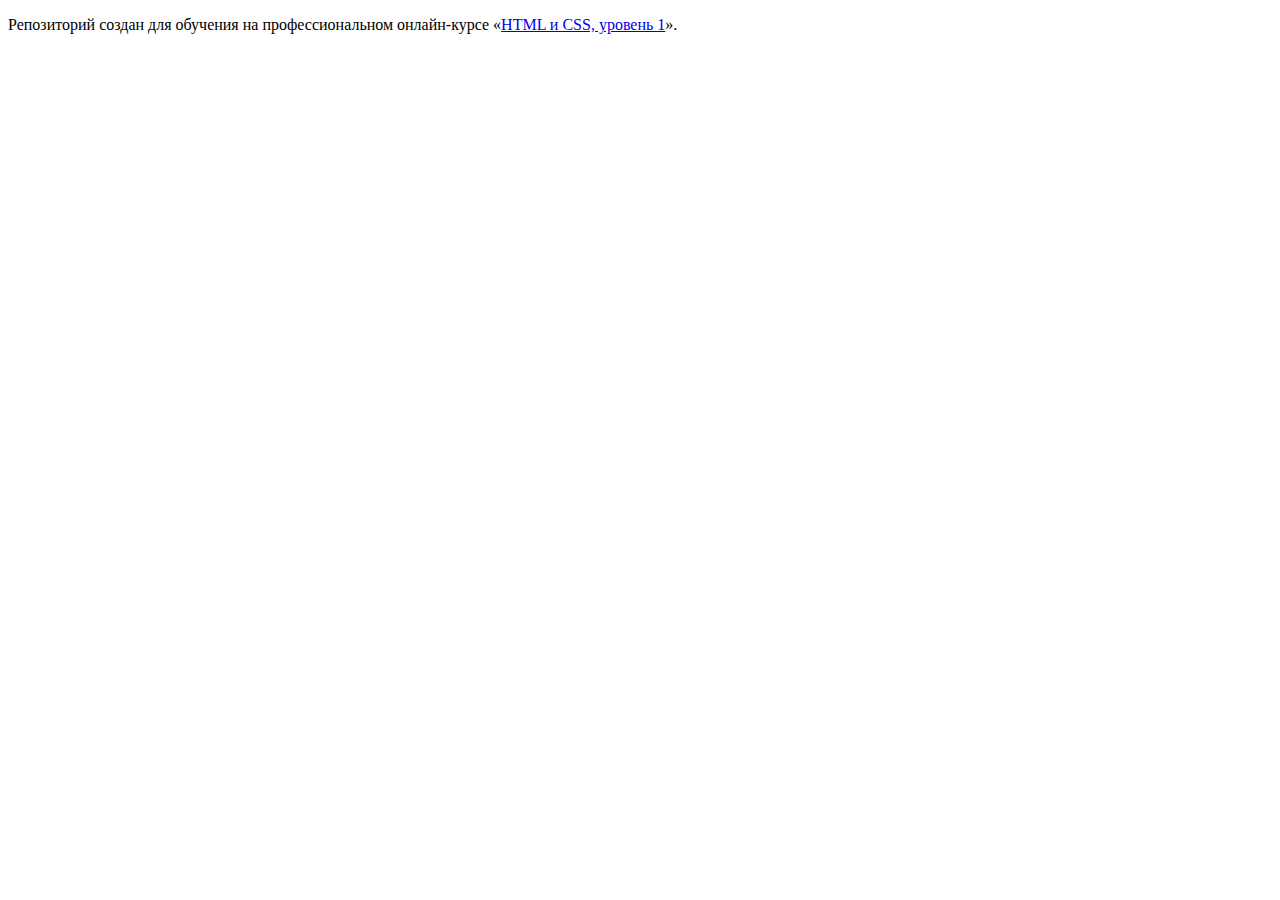
==== index.html @ 95c30376 ":hatching_chick:" ====
<!DOCTYPE html>
<html lang="ru">
  <head>
    <meta charset="utf-8">
    <title>HTML Academy: Девайс</title>
  </head>
  <body>

    <p>Репозиторий создан для обучения на профессиональном онлайн‑курсе «<a href="https://htmlacademy.ru/intensive/htmlcss">HTML и CSS, уровень 1</a>».</p>

  </body>
</html>
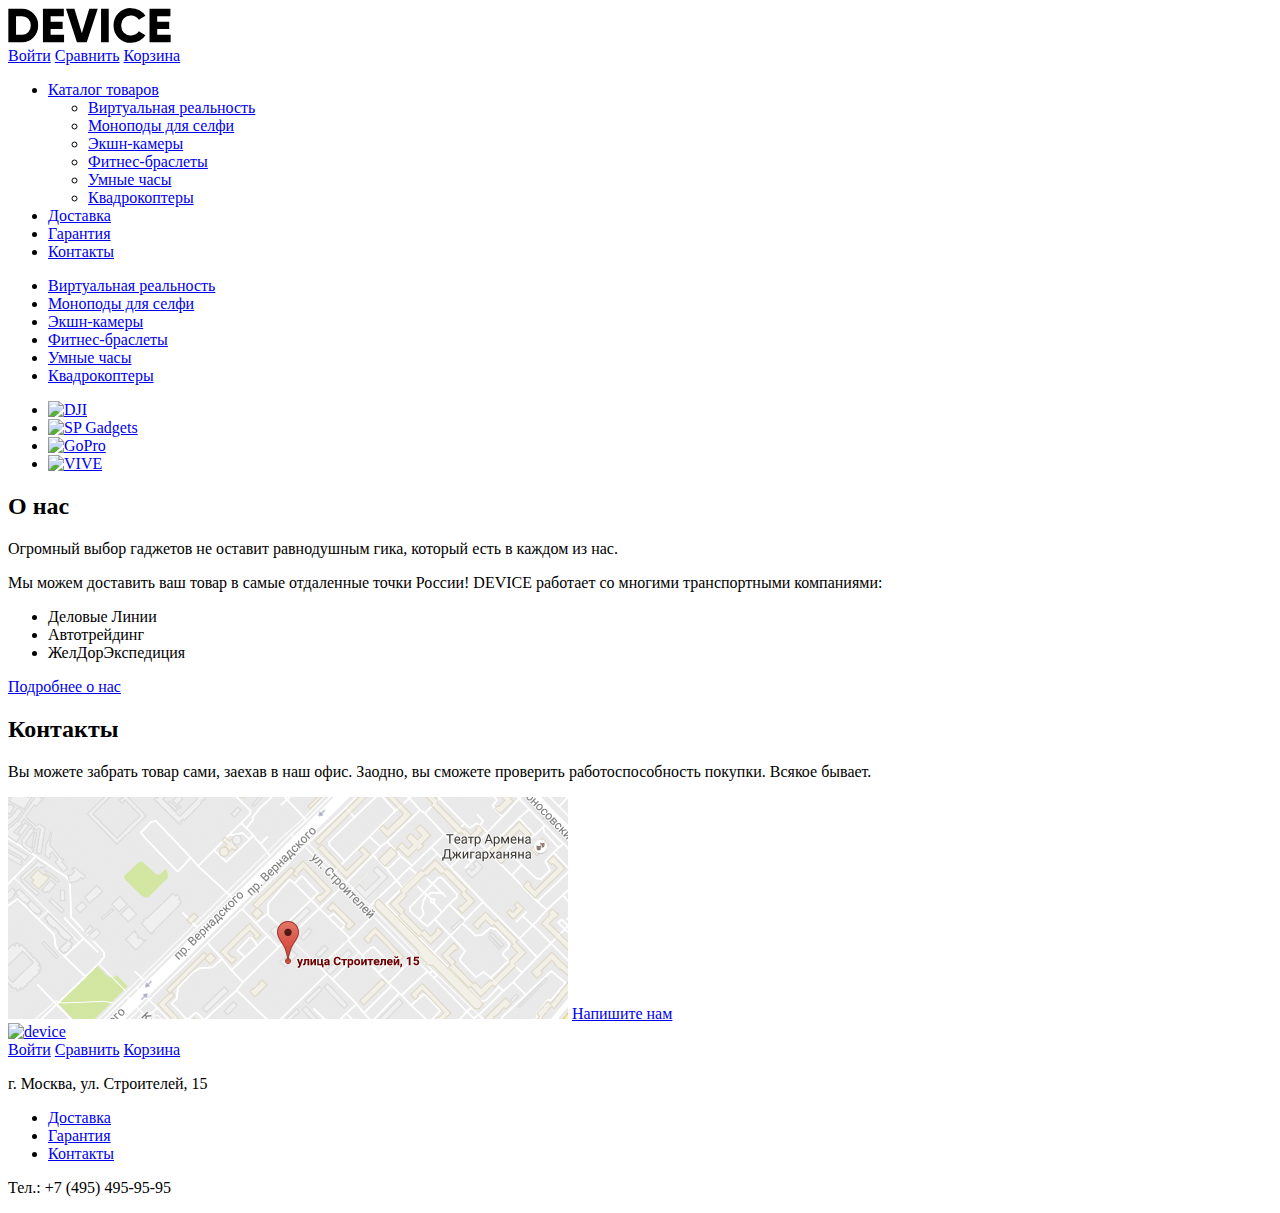
==== commit 5efa3bc0: "Подготавливаем графику" ====
--- a/index.html
+++ b/index.html
@@ -1,12 +1,159 @@
 <!DOCTYPE html>
 <html lang="ru">
-  <head>
+
+<head>
     <meta charset="utf-8">
     <title>HTML Academy: Девайс</title>
-  </head>
-  <body>
+</head>
 
-    <p>Репозиторий создан для обучения на профессиональном онлайн‑курсе «<a href="https://htmlacademy.ru/intensive/htmlcss">HTML и CSS, уровень 1</a>».</p>
+<body>
+    <header class="container main-header">
+        <a href="#" class="logo"><img src="img/logo-device.svg" alt="device" width="163px" height="35px"></a>
+        <div class="middle-head">
+            <!-- Здесь будет форма -->
+            <a href="#" class="login-link">Войти</a>
+            <a href="#" class="compare-link">Сравнить</a>
+            <a href="#" class="shopping-cart">Корзина</a>
+        </div>
+        <nav class="head-nav">
+            <ul>
+                <li class="head-nav-main">
+                    <a href="#" class="nav-open">Каталог товаров</a>
+                    <ul class="head-nav-list">
+                        <li class="head-nav-item">
+                            <a href="#">Виртуальная реальность</a>
+                            </li>
+                        <li class="head-nav-item">
+                            <a href="catalog.html">Моноподы для селфи</a>
+                        </li>
+                        <li class="head-nav-item">
+                            <a href="#">Экшн-камеры</a>
+                        </li>
+                    </ul>
+                    <ul class="head-nav-list">
+                        <li class="head-nav-item">
+                            <a href="#">Фитнес-браслеты</a>
+                        </li>
+                        <li class="head-nav-item">
+                            <a href="#">Умные часы</a>
+                        </li>
+                    </ul>
+                    <ul class="head-nav-list">
+                        <li class="head-nav-item">
+                            <a href="#">Квадрокоптеры</a>
+                        </li>
+                    </ul>
+                </li>
+                <li class="head-nav-main">
+                    <a href="#">Доставка</a>
+                </li>
+                <li class="head-nav-main">
+                    <a href="#">Гарантия</a>
+                </li>
+                <li class="head-nav-main head-nav-contacts">
+                    <a href="#">Контакты</a>
+                </li>
+            </ul>
+        </nav>
+    </header>
+    <main>
+        <div class="container">
+            <!-- Здесь будет слайдер -->
+            <ul class="categories-list">
+                <li class="categories-item">
+                    <a href="#">Виртуальная реальность</a>
+                </li>
+                <li class="categories-item">
+                    <a href="catalog.html">Моноподы для селфи</a>
+                </li>
+                <li class="categories-item">
+                    <a href="#">Экшн-камеры</a>
+                </li>
+                <li class="categories-item">
+                    <a href="#">Фитнес-браслеты</a>
+                </li>
+                <li class="categories-item">
+                    <a href="#">Умные часы</a>
+                </li>
+                <li class="categories-item">
+                    <a href="#">Квадрокоптеры</a>
+                </li>
+            </ul>
+        </div>
+        <!-- Здесь будет слайдер -->
+        <div class="container">
+            <section class="brands">
+                <ul>
+                    <li>
+                        <a href="#"><img src="#" alt="DJI"></a>
+                    </li>
+                    <li>
+                        <a href="#"><img src="#" alt="SP Gadgets"></a>
+                    </li>
+                    <li>
+                        <a href="#"><img src="#" alt="GoPro"></a>
+                    </li>
+                    <li>
+                        <a href="#"><img src="#" alt="VIVE"></a>
+                    </li>
+                </ul>
+            </section>
+            <div class="company-container">
+                <section class="description">
+                    <h2 class="company-head">О нас</h2>
+                    <p>Огромный выбор гаджетов не оставит равнодушным гика, который есть в каждом из нас.</p>
+                    <p>Мы можем доставить ваш товар в самые отдаленные точки России! DEVICE работает со многими транспортными компаниями:</p>
+                    <ul class="delivery">
+                        <li>Деловые Линии</li>
+                        <li>Автотрейдинг</li>
+                        <li>ЖелДорЭкспедиция</li>
+                    </ul>
+                    <a href="#" class="about-us">Подробнее о нас</a>
+                </section>
+                <section class="contacts">
+                    <h2 class="company-head">Контакты</h2>
+                    <p>Вы можете забрать товар сами, заехав в наш офис. Заодно, вы сможете проверить работоспособность покупки. Всякое бывает.</p>
+                    <a href="#" class="map"><img src="img/map.png" alt="Расположение офиса на карте" width="560px" height="222px"></a>
+                    <a href="#" class="write-us">Напишите нам</a>
+                </section>
+            </div>
+        </div>
+    </main>
+    <footer class="container">
+        <div class="footer-up">
+            <a href="#" class="footer-logo"><img src="#" alt="device"></a>
+            <div class="footer-acc">
+                <a href="#" class="footer-login-link">Войти</a>
+                <a href="#" class="footer-compare-link">Сравнить</a>
+                <a href="#" class="footer-shopping-cart">Корзина</a>
+            </div>
+        </div>
+        <div class="footer-middle">
+            <p class="footer-address">г. Москва, ул. Строителей, 15</p>
+            <nav class="footer-nav">
+                <ul>
+                    <li>
+                        <a href="#">Доставка</a>
+                    </li>
+                    <li>
+                        <a href="#">Гарантия</a>
+                    </li>
+                    <li>
+                        <a href="#">Контакты</a>
+                    </li>
+                </ul>
+            </nav>
+            <p class="footer-phone">Тел.: +7 (495) 495-95-95</p>
+        </div>
+        <div class="footer-down">
+            <section class="footer-social">
+                <a href="#" class="social social-fb"></a>
+                <a href="#" class="social social-inst"></a>
+                <a href="#" class="social social-twit"></a>
+            </section>
+            <a href="https://htmlacademy.ru/intensive/htmlcss" class="creator"></a>
+        </div>
+    </footer>
+</body>
 
-  </body>
 </html>
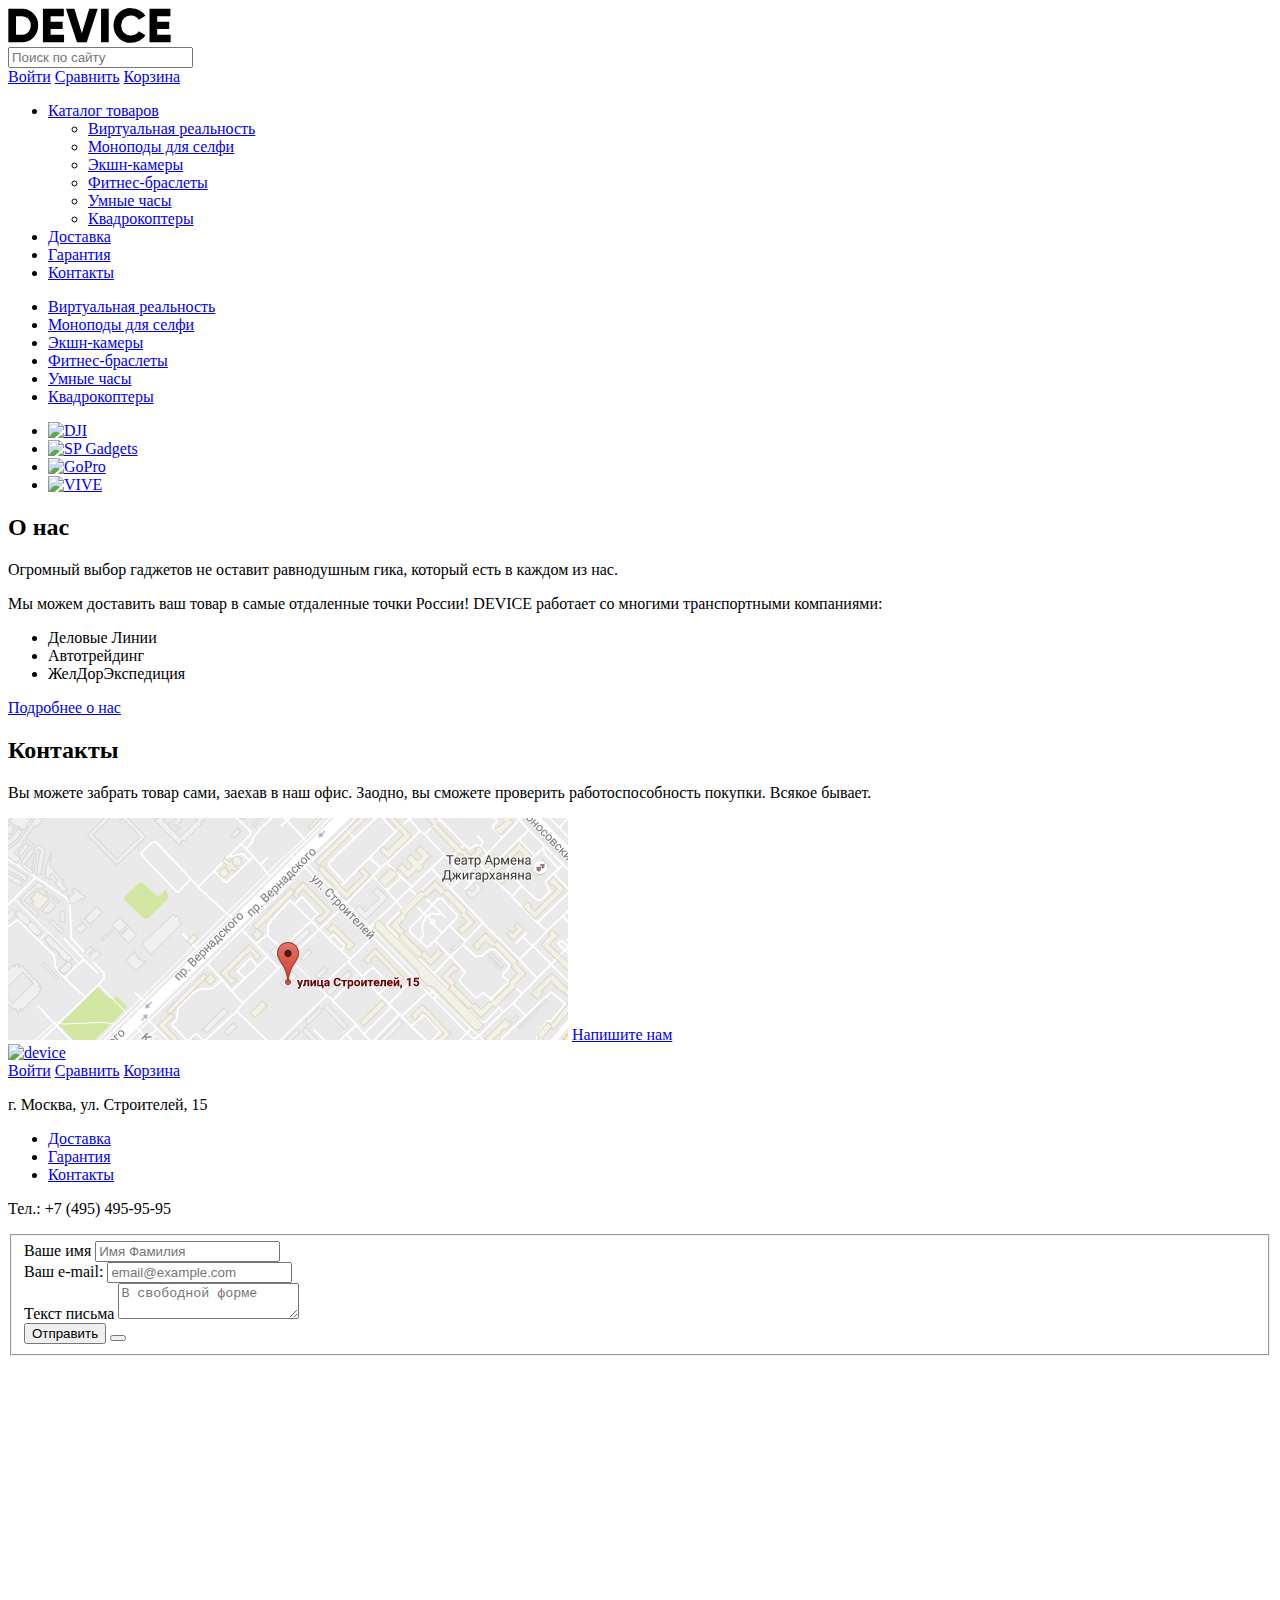
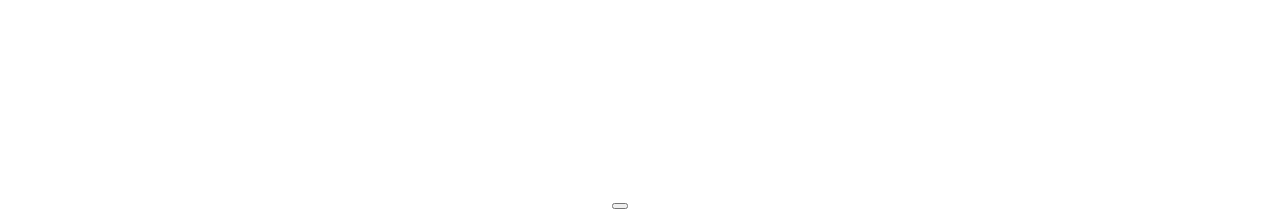
==== commit 586239de: "Доступность и формы" ====
--- a/index.html
+++ b/index.html
@@ -10,7 +10,10 @@
     <header class="container main-header">
         <a href="#" class="logo"><img src="img/logo-device.svg" alt="device" width="163px" height="35px"></a>
         <div class="middle-head">
-            <!-- Здесь будет форма -->
+            <form class="search" method="get" action="#">
+                <label class="search-icon" for="search-input"></label>
+                <input id="search-input" type="search" placeholder="Поиск по сайту">
+            </form>
             <a href="#" class="login-link">Войти</a>
             <a href="#" class="compare-link">Сравнить</a>
             <a href="#" class="shopping-cart">Корзина</a>
@@ -147,13 +150,37 @@
         </div>
         <div class="footer-down">
             <section class="footer-social">
-                <a href="#" class="social social-fb"></a>
-                <a href="#" class="social social-inst"></a>
-                <a href="#" class="social social-twit"></a>
+                <a href="#" class="social social-fb" aria-label="Фейсбук"></a>
+                <a href="#" class="social social-inst" aria-label="Инстаграм"></a>
+                <a href="#" class="social social-twit" aria-label="Твиттер"></a>
             </section>
             <a href="https://htmlacademy.ru/intensive/htmlcss" class="creator"></a>
         </div>
     </footer>
+    <div class="visually-hidden">
+        <form methot="post" action="#">
+            <fieldset class="write-us-popap">
+                <div>
+                    <label for="field-name">Ваше имя</label>
+                    <input id="field-name" type="text" name="login" placeholder="Имя Фамилия">
+                </div>
+                <div>
+                    <label for="field-email">Ваш e-mail:</label>
+                    <input id="field-email" type="email" name="email" placeholder="email@example.com">
+                </div>
+                <div>
+                    <label for="field-text">Текст письма</label>
+                    <textarea id="field-text" name="letter" placeholder="В свободной форме"></textarea>
+                </div>
+                <button type="submit" class="send-letter">Отправить</button>
+                <button type="button" class="close-icon" aria-label="Закрыть обратную связь"></button>
+            </fieldset>
+        </form>
+    </div>
+    <div class="full-map visually-hidden">
+        <iframe src="https://www.google.com/maps/embed?pb=!1m18!1m12!1m3!1d2249.1123749473663!2d37.52742931604449!3d55.68703400452982!2m3!1f0!2f0!3f0!3m2!1i1024!2i768!4f13.1!3m3!1m2!1s0x46b54cf65f5c8955%3A0x694710ccd55501e!2z0YPQuy4g0KHRgtGA0L7QuNGC0LXQu9C10LksIDE1LCDQnNC-0YHQutCy0LAsIDExOTMxMQ!5e0!3m2!1sru!2sru!4v1559490310730!5m2!1sru!2sru" width="600" height="450" frameborder="0" style="border:0" allowfullscreen></iframe>
+        <button type="button" class="close-icon" aria-label="Закрыть карту"></button>
+    </div>
 </body>
 
 </html>
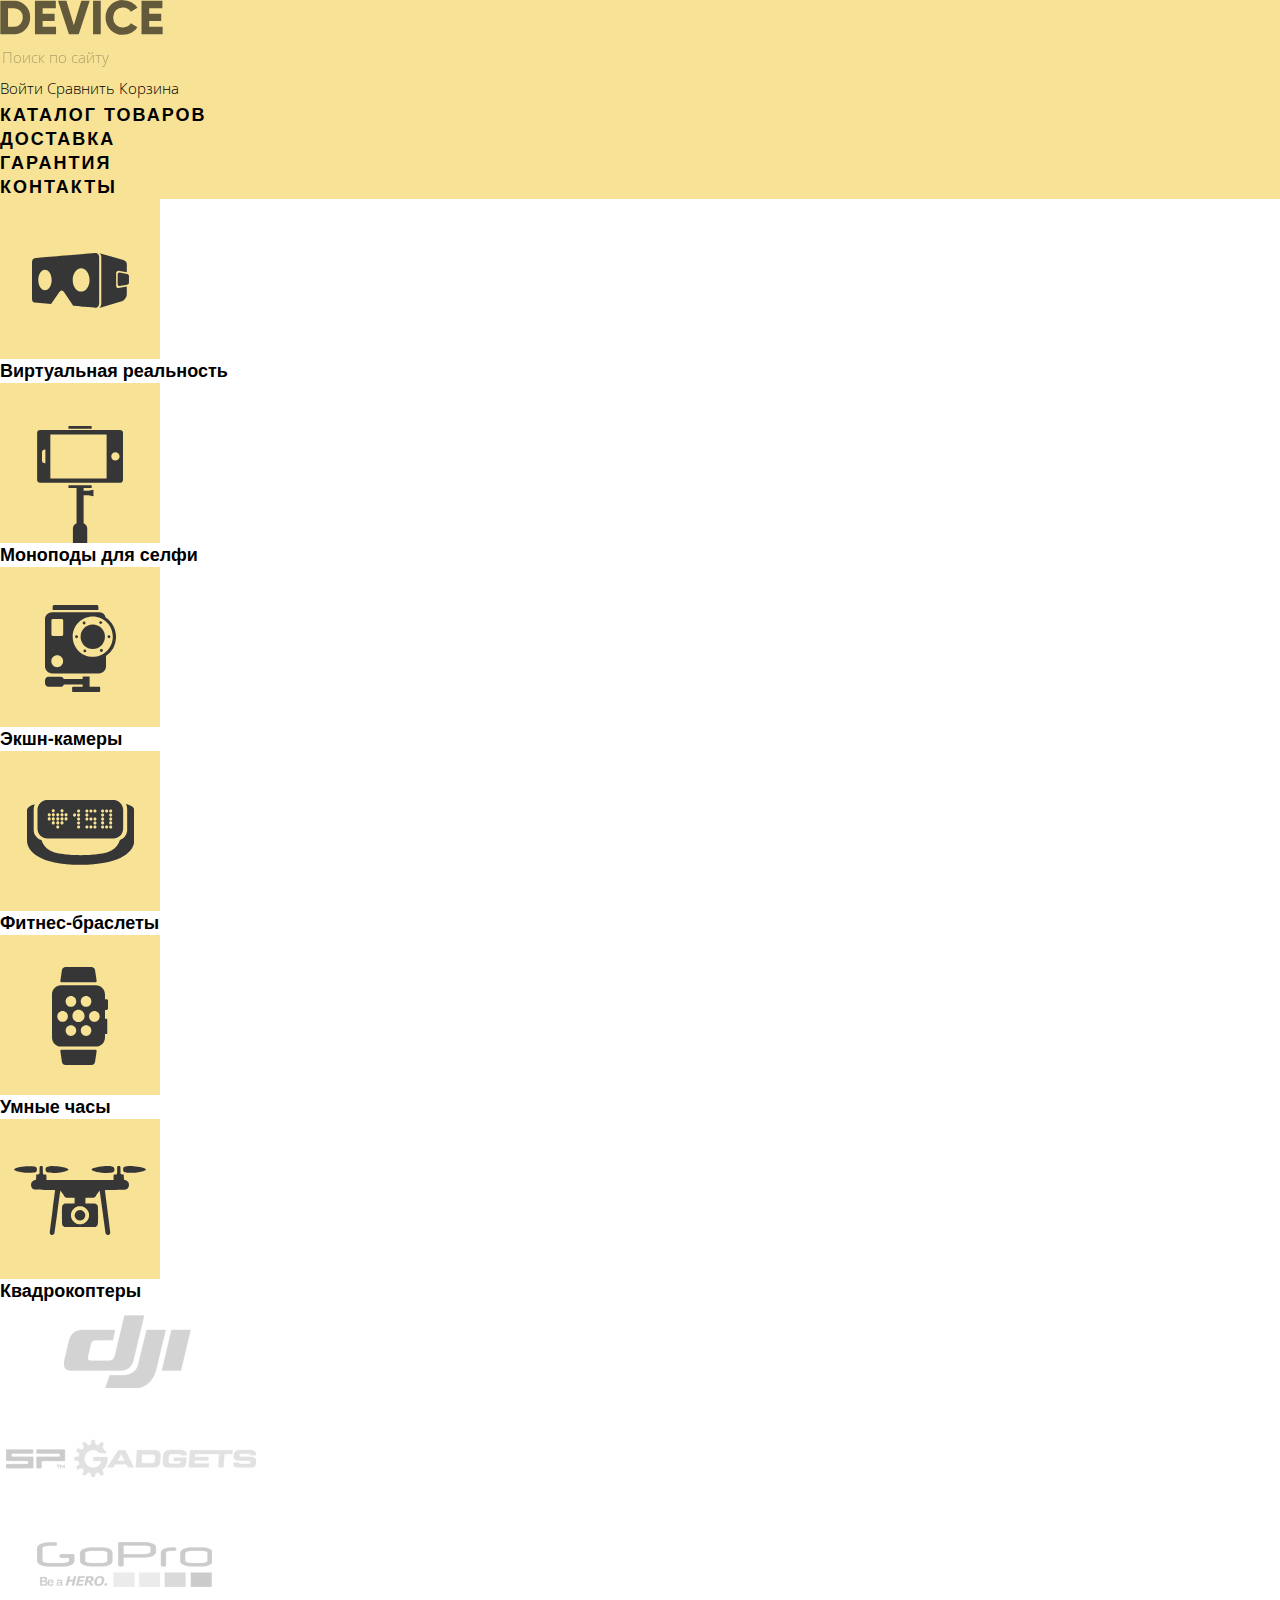
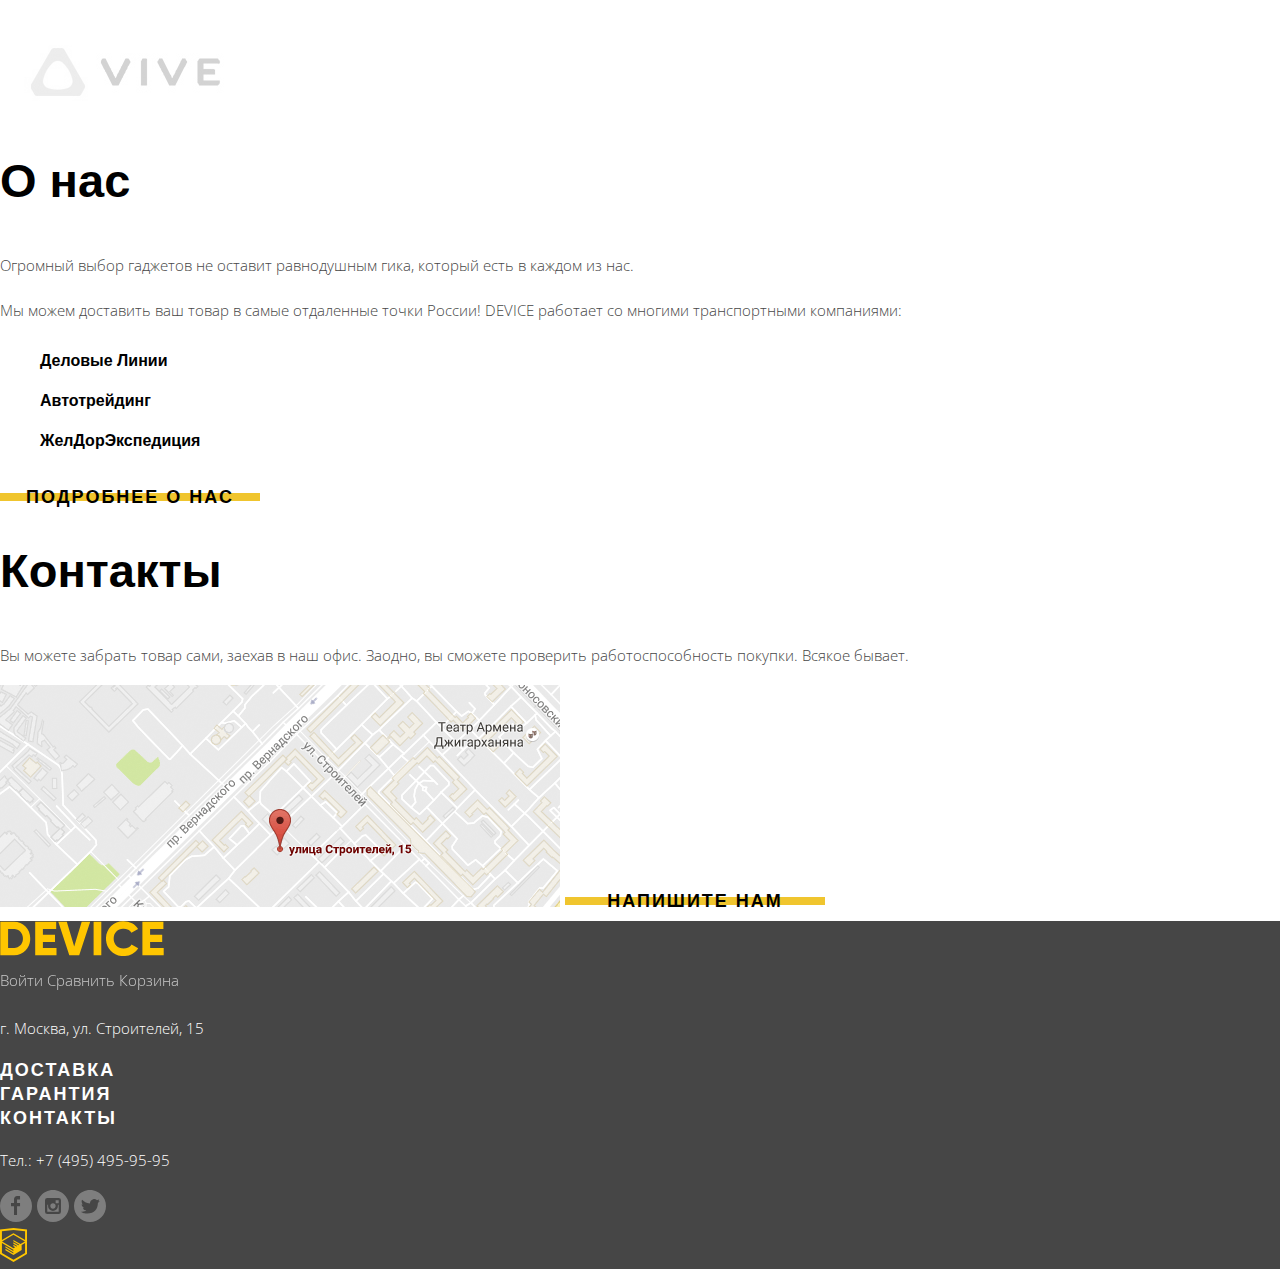
==== commit 55e770a6: "Базовая стилизация" ====
--- a/index.html
+++ b/index.html
@@ -4,24 +4,30 @@
 <head>
     <meta charset="utf-8">
     <title>HTML Academy: Девайс</title>
+    <link rel="preload" href="fonts/Gilroy-ExtraBold.woff" as="font">
+    <link rel="preload" href="fonts/Gilroy-Light.woff" as="font">
+    <link href="https://fonts.googleapis.com/css?family=Open+Sans:300,400&display=swap&subset=cyrillic" rel="stylesheet">
+    <link rel="stylesheet" href="css/normalize.css">
+    <link rel="stylesheet" href="css/style.css">
 </head>
 
 <body>
     <header class="container main-header">
-        <a href="#" class="logo"><img src="img/logo-device.svg" alt="device" width="163px" height="35px"></a>
+        <a class="logo"><img src="img/logo-device.svg" alt="device" width="163" height="35"></a>
         <div class="middle-head">
             <form class="search" method="get" action="#">
                 <label class="search-icon" for="search-input"></label>
-                <input id="search-input" type="search" placeholder="Поиск по сайту">
+                <input class="search-input" id="search-input" type="search" value="Поиск по сайту">
+                <button class="search-find" type="submit">Найти</button>
             </form>
-            <a href="#" class="login-link">Войти</a>
-            <a href="#" class="compare-link">Сравнить</a>
-            <a href="#" class="shopping-cart">Корзина</a>
+            <a href="#" class="user-link login-link">Войти</a>
+            <a href="#" class="user-link compare-link">Сравнить</a>
+            <a href="#" class="user-link shopping-cart">Корзина</a>
         </div>
         <nav class="head-nav">
-            <ul>
-                <li class="head-nav-main">
-                    <a href="#" class="nav-open">Каталог товаров</a>
+            <ul class="nav-list">
+                <li>
+                    <a href="#" class="nav-open head-nav-main">Каталог товаров</a>
                     <ul class="head-nav-list">
                         <li class="head-nav-item">
                             <a href="#">Виртуальная реальность</a>
@@ -64,40 +70,76 @@
             <!-- Здесь будет слайдер -->
             <ul class="categories-list">
                 <li class="categories-item">
-                    <a href="#">Виртуальная реальность</a>
-                </li>
-                <li class="categories-item">
-                    <a href="catalog.html">Моноподы для селфи</a>
-                </li>
-                <li class="categories-item">
-                    <a href="#">Экшн-камеры</a>
-                </li>
-                <li class="categories-item">
-                    <a href="#">Фитнес-браслеты</a>
-                </li>
-                <li class="categories-item">
-                    <a href="#">Умные часы</a>
-                </li>
-                <li class="categories-item">
-                    <a href="#">Квадрокоптеры</a>
+                    <a href="#" class="categories-link">
+                        <div class="categories-img">
+                            <img src="img/popular-1.svg" alt="Очки виртуальной реальности" width="97"
+                            height="55">
+                        </div>
+                        Виртуальная реальность
+                    </a>
+                </li>
+                <li class="categories-item">
+                    <a href="catalog.html">
+                        <div class="categories-img categories-selfie">
+                            <img src="img/popular-2.svg" alt="Монопод для селфи" width="86"
+                            height="117">
+                        </div>
+                        Моноподы для селфи
+                    </a>
+                </li>
+                <li class="categories-item">
+                    <a href="#">
+                        <div class="categories-img">
+                            <img src="img/popular-3.svg" alt="Экшн-камера" width="71"
+                            height="87">
+                        </div>
+                        Экшн-камеры
+                    </a>
+                </li>
+                <li class="categories-item">
+                    <a href="#">
+                        <div class="categories-img">
+                            <img src="img/popular-4.svg" alt="Фитнес-браслет" width="107"
+                            height="65">
+                        </div>
+                        Фитнес-браслеты
+                    </a>
+                </li>
+                <li class="categories-item">
+                    <a href="#">
+                        <div class="categories-img">
+                            <img src="img/popular-5.svg" alt="Умные часы" width="56"
+                            height="98">
+                        </div>
+                        Умные часы
+                    </a>
+                </li>
+                <li class="categories-item">
+                    <a href="#">
+                        <div class="categories-img">
+                            <img src="img/popular-6.svg" alt="Квадрокоптер" width="132"
+                            height="69">
+                        </div>
+                        Квадрокоптеры
+                    </a>
                 </li>
             </ul>
         </div>
         <!-- Здесь будет слайдер -->
         <div class="container">
             <section class="brands">
-                <ul>
-                    <li>
-                        <a href="#"><img src="#" alt="DJI"></a>
-                    </li>
-                    <li>
-                        <a href="#"><img src="#" alt="SP Gadgets"></a>
-                    </li>
-                    <li>
-                        <a href="#"><img src="#" alt="GoPro"></a>
-                    </li>
-                    <li>
-                        <a href="#"><img src="#" alt="VIVE"></a>
+                <ul class="brands-list">
+                    <li>
+                        <a href="#"><img src="img/logo-1.png" alt="DJI" width="260" height="100"></a>
+                    </li>
+                    <li>
+                        <a href="#"><img src="img/logo-2.png" alt="SP Gadgets" width="260" height="100"></a>
+                    </li>
+                    <li>
+                        <a href="#"><img src="img/logo-3.png" alt="GoPro" width="260" height="100"></a>
+                    </li>
+                    <li>
+                        <a href="#"><img src="img/logo-4.png" alt="VIVE" width="260" height="100"></a>
                     </li>
                 </ul>
             </section>
@@ -111,24 +153,24 @@
                         <li>Автотрейдинг</li>
                         <li>ЖелДорЭкспедиция</li>
                     </ul>
-                    <a href="#" class="about-us">Подробнее о нас</a>
+                    <a href="#" class="company-link about-us">Подробнее о нас</a>
                 </section>
                 <section class="contacts">
                     <h2 class="company-head">Контакты</h2>
                     <p>Вы можете забрать товар сами, заехав в наш офис. Заодно, вы сможете проверить работоспособность покупки. Всякое бывает.</p>
-                    <a href="#" class="map"><img src="img/map.png" alt="Расположение офиса на карте" width="560px" height="222px"></a>
-                    <a href="#" class="write-us">Напишите нам</a>
+                    <a href="#" class="map"><img src="img/map.png" alt="Расположение офиса на карте" width="560" height="222"></a>
+                    <a href="#" class="company-link write-us">Напишите нам</a>
                 </section>
             </div>
         </div>
     </main>
-    <footer class="container">
+    <footer class="footer container">
         <div class="footer-up">
-            <a href="#" class="footer-logo"><img src="#" alt="device"></a>
+            <a class="logo"><img src="img/logo-device-footer.svg" alt="device" width="164" height="35"></a>
             <div class="footer-acc">
-                <a href="#" class="footer-login-link">Войти</a>
-                <a href="#" class="footer-compare-link">Сравнить</a>
-                <a href="#" class="footer-shopping-cart">Корзина</a>
+                <a href="#" class="footer-user-link footer-login-link">Войти</a>
+                <a href="#" class="footer-user-link footer-compare-link">Сравнить</a>
+                <a href="#" class="footer-user-link footer-shopping-cart">Корзина</a>
             </div>
         </div>
         <div class="footer-middle">
@@ -157,9 +199,9 @@
             <a href="https://htmlacademy.ru/intensive/htmlcss" class="creator"></a>
         </div>
     </footer>
-    <div class="visually-hidden">
+    <div class="write-us-popap">
         <form methot="post" action="#">
-            <fieldset class="write-us-popap">
+            <fieldset>
                 <div>
                     <label for="field-name">Ваше имя</label>
                     <input id="field-name" type="text" name="login" placeholder="Имя Фамилия">
@@ -177,7 +219,7 @@
             </fieldset>
         </form>
     </div>
-    <div class="full-map visually-hidden">
+    <div class="full-map">
         <iframe src="https://www.google.com/maps/embed?pb=!1m18!1m12!1m3!1d2249.1123749473663!2d37.52742931604449!3d55.68703400452982!2m3!1f0!2f0!3f0!3m2!1i1024!2i768!4f13.1!3m3!1m2!1s0x46b54cf65f5c8955%3A0x694710ccd55501e!2z0YPQuy4g0KHRgtGA0L7QuNGC0LXQu9C10LksIDE1LCDQnNC-0YHQutCy0LAsIDExOTMxMQ!5e0!3m2!1sru!2sru!4v1559490310730!5m2!1sru!2sru" width="600" height="450" frameborder="0" style="border:0" allowfullscreen></iframe>
         <button type="button" class="close-icon" aria-label="Закрыть карту"></button>
     </div>
--- a/css/style.css
+++ b/css/style.css
@@ -0,0 +1,700 @@
+body {
+    margin: 0;
+    padding: 0;
+    
+    font-family: Gilroy, Aria, sans-serif;
+    font-size: 18px;
+    line-height: 24px;
+    font-weight: 800;
+    color: #000000;
+    background-color: #ffffff;
+}
+
+.visually-hidden:not(:focus):not(:active),
+input[type="checkbox"].visually-hidden,
+input[type="radio"].visually-hidden {
+    position: absolute;
+    width: 1px;
+    height: 1px;
+    margin: -1px;
+    border: 0;
+    padding: 0;
+    white-space: nowrap;
+    clip-path: inset(100%);
+    clip: rect(0 0 0 0);
+    overflow: hidden;
+}
+
+a {
+    text-decoration: none;
+}
+
+/* Шапка */
+
+.main-header {
+    background-color: rgba(240, 197, 46, 0.5);
+}
+
+.main-header a {
+    color: #000000;
+}
+
+.logo:hover,
+.logo:focus {
+    opacity: 0.6;
+}
+
+.logo:active {
+    opacity: 0.3;
+}
+
+.middle-head {
+    font-family: Open Sans, Aria, sans-serif;
+    font-size: 15px;
+    line-height: 30px;
+    font-weight: 300;
+}
+
+.search-input {
+    font-family: Open Sans, Aria, sans-serif;
+    font-size: 15px;
+    line-height: 30px;
+    font-weight: 300;
+    border: none;
+    outline: none;
+    background-color: #f7e296;
+    opacity: 0.3;
+}
+
+.search-input:hover {
+    opacity: 0.6;
+}
+
+.search-input:active,
+.search-input:focus {
+    opacity: 1;
+}
+
+.search-find {
+    display: none;
+    font-family: Open Sans, Aria, sans-serif;
+    font-size: 15px;
+    line-height: 30px;
+    font-weight: 300;
+    border: 2px solid black;
+    background-color: #f7e296; 
+}
+
+.search-input:active + .search-find,
+.search-input:focus + .search-find {
+    display: inline-block;
+}
+
+.search-find:hover,
+.search-find:focus {
+    display: inline-block;
+    color: #ffffff;
+    background-color: #000000;
+}
+
+.search-find:active {
+    color: rgba(255, 255, 255, 0.3);
+}
+
+.user-link:hover,
+.user-link:focus {
+    opacity: 0.6;
+}
+
+.user-link:active {
+    opacity: 0.3;
+}
+
+.exit-profile {
+    opacity: 0.3;
+}
+
+.nav-list {
+    margin: 0;
+    padding: 0;
+}
+
+.head-nav-main {
+    text-transform: uppercase;
+    letter-spacing: 2px;
+}
+
+.head-nav-main:hover,
+.head-nav-main:focus {
+    opacity: 0.6;
+}
+
+.head-nav-main:active {
+    opacity: 0.3;
+}
+
+.head-nav-list {
+    display: none;
+    margin: 0;
+    padding: 0;
+    list-style: none;
+    font-family: Open Sans, Aria, sans-serif;
+    font-size: 15px;
+    line-height: 36px;
+    font-weight: 300;
+}
+
+.head-nav-item:hover,
+.head-nav-item:focus {
+    opacity: 0.6;
+}
+
+.head-nav-item:active {
+    opacity: 0.3;
+}
+
+/* Основной контент */
+
+/* Категории товаров */
+
+.categories-list {
+    margin: 0;
+    padding: 0;
+    list-style: none;
+}
+
+.categories-list a {
+    color: #000000;
+}
+
+.categories-img {
+    text-align: center;
+    line-height: 160px;
+    
+    width: 160px;
+    height: 160px;
+    background-color: rgba(240, 197, 46, 0.5);
+    background-repeat: no-repeat;
+    background-position: center;
+}
+
+.categories-img img {
+    vertical-align: middle;
+}
+
+.categories-selfie img {
+    vertical-align: bottom;
+}
+
+.categories-item a:hover .categories-img,
+.categories-item a:focus .categories-img {
+    background-color: rgb(240, 197, 46);
+}
+
+.categories-item a:active {
+    color: rgba(0, 0, 0, 0.3);
+}
+
+.categories-item a:active img {
+    opacity: 0.3;
+}
+
+/* Для IE11 */
+
+.categories-img:active img {
+    opacity: 0.3;
+}
+
+.categories-item img:active {
+    opacity: 0.3;
+}
+
+/* ----- */
+
+
+/* Бренды */
+
+.brands-list {
+    margin: 0;
+    padding: 0;
+    list-style: none;
+}
+
+.brands-list a {
+    filter: grayscale(1);
+    opacity: 0.2;
+}
+
+.brands-list a:hover,
+.brands-list a:focus {
+    filter: none;
+    opacity: 1;
+}
+
+/* О компании и контакты */
+
+.company-head {
+    margin: 0;
+    
+    font-size: 47px;
+    line-height: 108px;
+}
+
+.company-container p {
+    font-family: Open Sans, sans-serif;
+    font-size: 15px;
+    line-height: 30px;
+    font-weight: 300;
+    color: #464646;
+}
+
+.delivery {
+    font-size: 16px;
+    line-height: 40px;
+    list-style: none;
+}
+
+.company-link {
+    display: inline-block;
+    position: relative;
+    
+    line-height: 40px;
+    color: #000000;
+    text-align: center;
+    text-transform: uppercase;
+    letter-spacing: 2px;
+    
+    width: 260px;
+}
+
+.company-link::after {
+    content: "";
+    position: absolute;
+    width: 260px;
+    height: 8px;
+    left: 0;
+    top: 16px;
+    z-index: -1;
+    background-color: #f0c52e;
+}
+
+.company-link:hover::after,
+.company-link:focus::after {
+    height: 40px;
+    top: 0px;
+}
+
+.company-link:active {
+    color: rgba(0, 0, 0, 0.3);
+}
+
+
+/* Подвал */
+
+.footer {
+    background-color: #464646;
+    color: #ffffff;
+}
+
+.footer a {
+    color: #ffffff;
+}
+
+.footer-acc {
+    font-family: Open Sans, Aria, sans-serif;
+    font-size: 15px;
+    line-height: 36px;
+    font-weight: 300;
+}
+
+.footer-user-link {
+    opacity: 0.7;
+}
+
+.footer-user-link:hover,
+.footer-user-link:focus {
+    opacity: 1;
+}
+
+.footer-user-link:active {
+    opacity: 0.3;
+}
+
+.footer-middle p {
+    font-family: Open Sans, Aria, sans-serif;
+    font-size: 15px;
+    line-height: 30px;
+    font-weight: 300;
+}
+
+.footer-nav ul {
+    margin: 0;
+    padding: 0;
+    text-transform: uppercase;
+    letter-spacing: 2px;
+}
+
+.footer-nav a:hover,
+.footer-nav a:focus {
+    opacity: 0.6;
+}
+
+.footer-nav a:active {
+    opacity: 0.3;
+}
+
+.social {
+    display: inline-block;
+    position: relative;
+    width: 32px;
+    height: 32px;
+    border-radius: 50%;
+    opacity: 0.3;
+}
+
+.social:hover,
+.social:focus {
+    opacity: 0.6;
+}
+
+.social:active {
+    opacity: 0.1;
+}
+
+.social-fb::after {
+    content: "";
+    position: absolute;
+    width: 32px;
+    height: 32px;
+    top: 0;
+    bottom: 0;
+    left: 0;
+    right: 0;
+    background-image: url(../img/fb.svg);
+    background-repeat: no-repeat;
+}
+
+.social-inst::after {
+    content: "";
+    position: absolute;
+    width: 32px;
+    height: 32px;
+    top: 0;
+    bottom: 0;
+    left: 0;
+    right: 0;
+    background-image: url(../img/instagram.svg);
+    background-repeat: no-repeat;
+}
+
+.social-twit::after {
+    content: "";
+    position: absolute;
+    width: 32px;
+    height: 32px;
+    top: 0;
+    bottom: 0;
+    left: 0;
+    right: 0;
+    background-image: url(../img/twitter.svg);
+    background-repeat: no-repeat;
+}
+
+.creator {
+    display: inline-block;
+    position: relative;
+    width: 27px;
+    height: 35px;
+}
+
+.creator:hover,
+.creator:focus {
+    opacity: 0.6;
+}
+
+.creator:active {
+    opacity: 0.3;
+}
+
+.creator::after {
+    content: "";
+    position: absolute;
+    width: 27px;
+    height: 35px;
+    top: 0;
+    bottom: 0;
+    left: 0;
+    right: 0;
+    background-image: url(../img/logo-html.svg);
+    background-repeat: no-repeat;
+}
+
+/* Попапы */
+
+.write-us-popap,
+.full-map {
+    display: none;
+}
+
+/* Каталог */
+
+.catalog-title {
+    margin: 0;
+    font-size: 47px;
+    line-height: 134px;
+}
+
+.breadcrumbs-list {
+    margin: 0;
+    padding: 0;
+    
+    font-family: Open Sans, Aria, sans-serif;
+    font-size: 14px;
+    line-height: 24px;
+    font-weight: 300;
+    list-style: none;
+}
+
+.breadcrumbs-list a {
+    color: #000000;
+    opacity: 0.3;
+}
+
+.breadcrumbs-list a:hover,
+.breadcrumbs-list a:focus {
+    opacity: 0.6;
+}
+
+.breadcrumbs-list a:active {
+    opacity: 0.1;
+}
+
+/* Фильтр и сортировка */
+
+.filter-title {
+    font-size: 16px;
+    line-height: 84px;
+    text-transform: uppercase;
+    letter-spacing: 2px;
+    background-color: #dbdbdb;
+}
+
+.filter {
+    background-color: #efefef;
+}
+
+.filter label {
+    font-family: Open Sans, Aria, sans-serif;
+    font-size: 14px;
+    line-height: 40px;
+    font-weight: 300;
+}
+
+.filter-show {
+    position: relative;
+    font-family: Gilroy, Aria, sans-serif;
+    font-size: 18px;
+    line-height: 40px;
+    font-weight: 800;
+    text-transform: uppercase;
+    letter-spacing: 2px;
+    
+    width: 200px;
+    height: 40px;
+    z-index: 1;
+    border: none;
+    background-color: #efefef;
+}
+
+.filter-show::after {
+    content: "";
+    position: absolute;
+    width: 200px;
+    height: 8px;
+    left: 0;
+    top: 17px;
+    z-index: -1;
+    background-color: #f0c52e;
+}
+
+.filter-show:hover::after,
+.filter-show:focus::after {
+    height: 40px;
+    top: 0px;
+}
+
+.filter-show:active {
+    color: rgba(0, 0, 0, 0.3);
+}
+
+/* Карточки товаров */
+
+.catalog ul {
+    margin: 0;
+    padding: 0;
+    list-style: none;
+}
+
+.price {
+    font-size: 16px;
+    font-weight: 300;
+    color: #464646;
+}
+
+.catalog-item {
+    position: relative;
+}
+
+.catalog-item-hover {
+    display: none;
+    position: absolute;
+    padding-top: 169px;
+    width: 360px;
+    height: 211px;
+    top: 0;
+    left: 0;
+    background-color: rgba(238, 238, 238, 0.7);
+}
+
+
+
+.add-cart {
+    display: block;
+    position: relative;
+    margin: auto;
+    width: 200px;
+    height: 40px;
+    line-height: 40px;
+    text-align: center;
+    text-transform: uppercase;
+    letter-spacing: 2px;
+    z-index: 1;
+    color: #000000;
+}
+
+.add-cart::after {
+    content: "";
+    position: absolute;
+    width: 200px;
+    height: 8px;
+    left: 0;
+    top: 16px;
+    z-index: -1;
+    background-color: #f0c52e;
+}
+
+.add-cart:hover::after,
+.add-cart:focus::after {
+    height: 40px;
+    top: 0px;
+}
+
+.add-cart:active {
+    color: rgba(0, 0, 0, 0.3);
+}
+
+.add-compare {
+    display: block;
+    font-family: Open Sans, Aria, sans-serif;
+    font-size: 13px;
+    line-height: 36px;
+    font-weight: 300;
+    color: #000000;
+    text-align: center;
+    opacity: 0.5;
+}
+
+.add-compare:hover,
+.add-compare:focus {
+    opacity: 1;
+}
+
+.add-compare:active {
+    opacity: 0.2;
+}
+
+.catalog-item:hover .catalog-item-hover {
+    display: block;
+}
+
+/* Пагинатор */
+
+.pagination {
+    background-color: #ebebeb;
+}
+
+.pagination ol {
+    margin: 0;
+    padding: 0;
+    list-style: none;
+}
+
+.pagination a {
+    color: #000000;
+}
+
+.page {
+    display: inline-block;
+    font-size: 16px;
+    line-height: 70px;
+    text-align: center;
+    text-transform: uppercase;
+    letter-spacing: 2px;
+}
+
+.page-next {
+    opacity: 0.3;
+}
+
+.page-next:hover,
+.page-next:focus {
+    opacity: 0.6;
+}
+
+.page-next:active {
+    opacity: 1;
+}
+
+.page-back {
+    width: 126px;
+    height: 70px;
+}
+
+.page-forward {
+    width: 137px;
+    height: 70px;
+}
+
+.page-arrow:hover,
+.page-arrow:focus {
+    background-color: #d9d9d9;
+}
+
+.page-arrow:active {
+    color: rgba(0, 0, 0, 0.3);
+}
+
+
+
+
+
+
+
+
+
+
+
+
+
+
+
+
+
+
+
+
+
+
+
+
+
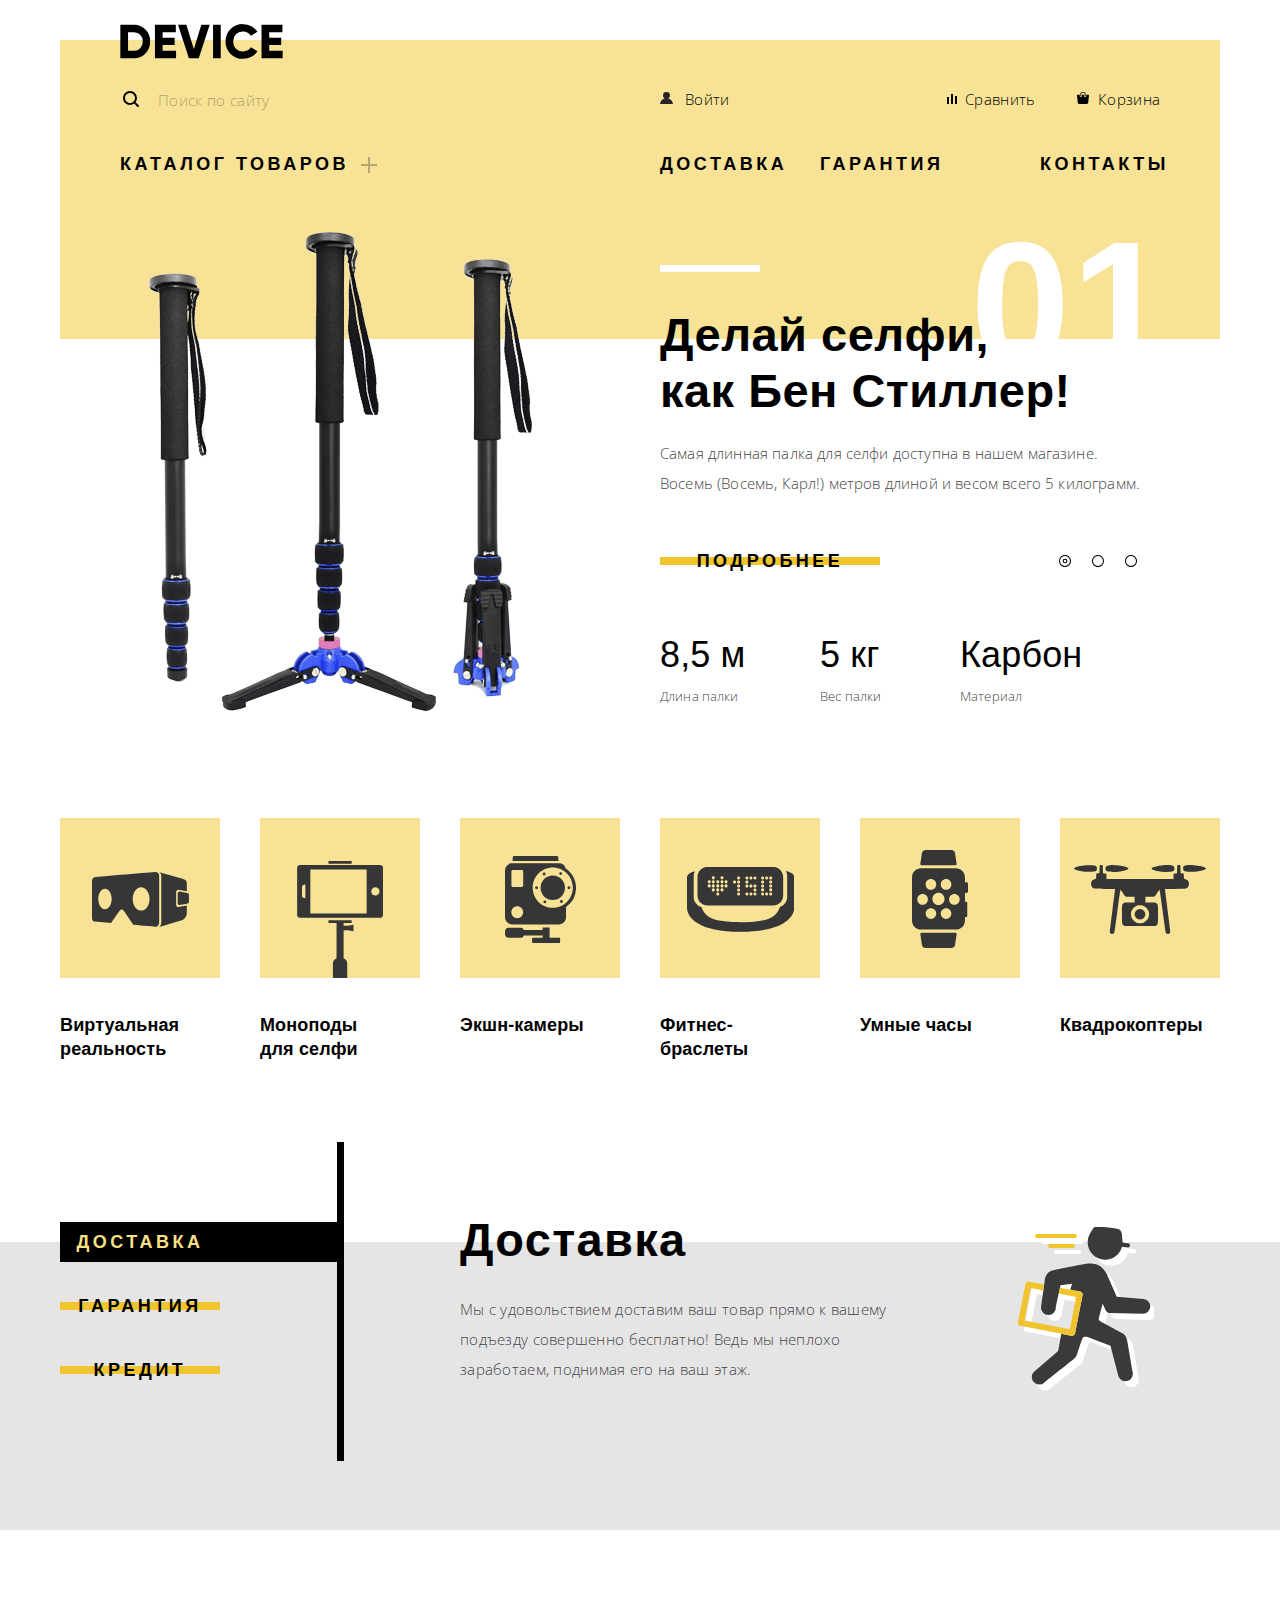
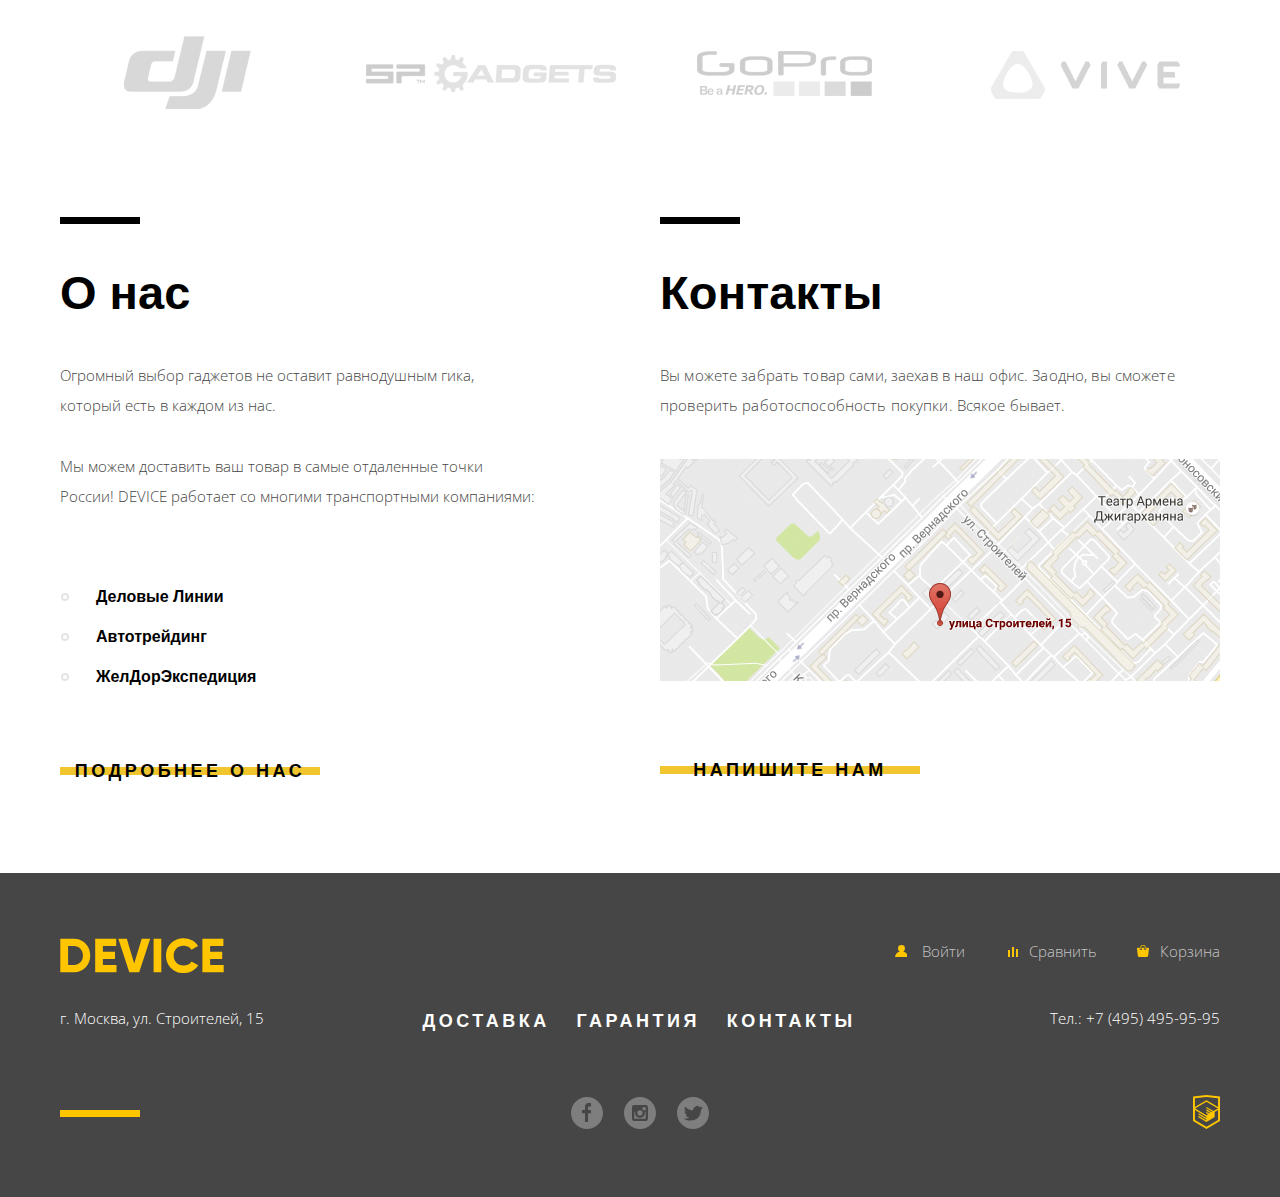
==== commit 90a1d35f: "Доработка по базовым критериям" ====
--- a/index.html
+++ b/index.html
@@ -12,62 +12,137 @@
 </head>
 
 <body>
-    <header class="container main-header">
-        <a class="logo"><img src="img/logo-device.svg" alt="device" width="163" height="35"></a>
-        <div class="middle-head">
-            <form class="search" method="get" action="#">
-                <label class="search-icon" for="search-input"></label>
-                <input class="search-input" id="search-input" type="search" value="Поиск по сайту">
-                <button class="search-find" type="submit">Найти</button>
-            </form>
-            <a href="#" class="user-link login-link">Войти</a>
-            <a href="#" class="user-link compare-link">Сравнить</a>
-            <a href="#" class="user-link shopping-cart">Корзина</a>
-        </div>
-        <nav class="head-nav">
-            <ul class="nav-list">
-                <li>
-                    <a href="#" class="nav-open head-nav-main">Каталог товаров</a>
-                    <ul class="head-nav-list">
-                        <li class="head-nav-item">
-                            <a href="#">Виртуальная реальность</a>
-                            </li>
-                        <li class="head-nav-item">
-                            <a href="catalog.html">Моноподы для селфи</a>
-                        </li>
-                        <li class="head-nav-item">
-                            <a href="#">Экшн-камеры</a>
-                        </li>
-                    </ul>
-                    <ul class="head-nav-list">
-                        <li class="head-nav-item">
-                            <a href="#">Фитнес-браслеты</a>
-                        </li>
-                        <li class="head-nav-item">
-                            <a href="#">Умные часы</a>
-                        </li>
-                    </ul>
-                    <ul class="head-nav-list">
-                        <li class="head-nav-item">
-                            <a href="#">Квадрокоптеры</a>
-                        </li>
-                    </ul>
-                </li>
-                <li class="head-nav-main">
-                    <a href="#">Доставка</a>
-                </li>
-                <li class="head-nav-main">
-                    <a href="#">Гарантия</a>
-                </li>
-                <li class="head-nav-main head-nav-contacts">
-                    <a href="#">Контакты</a>
-                </li>
-            </ul>
-        </nav>
+    <header class="container">
+        <div class="main-header">
+            <a class="logo header-logo"><img src="img/logo-device.svg" alt="device" width="163" height="35"></a>
+            <div class="middle-head">
+                <form class="search" action="#">
+                    <label class="search-icon" for="search-input"></label><!--
+                    --><input class="search-input" id="search-input" type="search" placeholder="Поиск по сайту"><!--
+                    --><button class="search-find" type="submit">Найти</button>
+                </form>
+                <div class="user-block">
+                    <a href="#" class="user-link login-link">Войти</a>
+                    <a href="#" class="user-link compare-link">Сравнить</a>
+                    <a href="#" class="user-link shopping-cart">Корзина</a>
+                </div>
+            </div>
+            <nav class="head-nav head-nav-index">
+                <ul class="nav-list">
+                    <li class="head-nav-drop-menu">
+                        <a href="#" class="nav-open head-nav-main">Каталог товаров</a>
+                        <div class="drop-menu visually-hidden">
+                            <ul class="head-nav-list">
+                                <li class="head-nav-item">
+                                    <a href="#">Виртуальная реальность</a>
+                                    </li>
+                                <li class="head-nav-item">
+                                    <a href="catalog.html">Моноподы для селфи</a>
+                                </li>
+                                <li class="head-nav-item">
+                                    <a href="#">Экшн-камеры</a>
+                                </li>
+                            </ul>
+                            <ul class="head-nav-list">
+                                <li class="head-nav-item">
+                                    <a href="#">Фитнес-браслеты</a>
+                                </li>
+                                <li class="head-nav-item">
+                                    <a href="#">Умные часы</a>
+                                </li>
+                            </ul>
+                            <ul class="head-nav-list">
+                                <li class="head-nav-item">
+                                    <a href="#">Квадрокоптеры</a>
+                                </li>
+                            </ul>
+                        </div>
+                    </li>
+                    <li class="head-nav-main">
+                        <a href="#">Доставка</a>
+                    </li>
+                    <li class="head-nav-main">
+                        <a href="#">Гарантия</a>
+                    </li>
+                    <li class="head-nav-main head-nav-contacts">
+                        <a href="#">Контакты</a>
+                    </li>
+                </ul>
+            </nav>
+        </div>
     </header>
     <main>
         <div class="container">
-            <!-- Здесь будет слайдер -->
+            <div class="item-slider">
+                <div class="item-slide item-slide1">
+                    <div class="item-slide-image">
+                        <img src="img/item-slider-1.png" width="384" height="486" alt="Селфи палка">
+                    </div>
+                    <div class="item-slide-content">
+                        <p class="item-slide-title">Делай селфи,<br>как Бен Стиллер! </p>
+                        <p class="item-slide-description">Самая длинная палка для селфи доступна в нашем магазине. Восемь (Восемь, Карл!) метров длиной и весом всего 5 килограмм.</p>
+                        <a href="#" class="item-slide-link">Подробнее</a>
+                        <table class="item-slide-info">
+                            <tr class="parameter-value">
+                                <td>8,5 м</td>
+                                <td>5 кг</td>
+                                <td>Карбон</td>
+                            </tr>
+                            <tr class="parameter-name">
+                                <td>Длина палки</td>
+                                <td>Вес палки</td>
+                                <td>Материал</td>
+                            </tr>
+                        </table>
+                    </div>
+                </div>
+                <div class="item-slide item-slide2 visually-hidden">
+                    <div class="item-slide-image">
+                        <img src="img/item-slider-2.png" width="345" height="485" alt="Фитнес браслет">
+                    </div>
+                    <div class="item-slide-content">
+                        <p class="item-slide-title">Худеем<br>правильно!</p>
+                        <p class="item-slide-description">Мотивирующие фитнес-браслеты помогут найти в себе силы не пропускать занятия и соблюдать диету.</p>
+                        <a href="#" class="item-slide-link">Подробнее</a>
+                        <table class="item-slide-info">
+                                <tr class="parameter-value">
+                                    <td>48 часов</td>
+                                </tr>
+                                <tr class="parameter-name">
+                                    <td>Без подзарядки</td>
+                                </tr>
+                        </table>
+                    </div>
+                </div>
+                <div class="item-slide item-slide3 visually-hidden">
+                    <div class="item-slide-image">
+                        <img src="img/item-slider-3.png" width="526" height="334" alt="Квадрокоптер">
+                    </div>
+                    <div class="item-slide-content">
+                        <p class="item-slide-title">Порхает как бабочка, жалит как пчела!</p>
+                        <p class="item-slide-description">Этот обычный, на первый взгляд, квадрокоптер оснащен мощным лазером, замаскированным под стандартную камеру.</p>
+                        <a href="#" class="item-slide-link">Подробнее</a>
+                        <table class="item-slide-info">
+                                <tr class="parameter-value">
+                                    <td>800 м</td>
+                                    <td>50 м</td>
+                                </tr>
+                                <tr class="parameter-name">
+                                    <td>Дальность полета</td>
+                                    <td>Радиус поражения</td>
+                                </tr>
+                        </table>
+                    </div>
+                </div>
+                <div class="item-slider-radio">
+                    <input id="item-slide1" class="item-radio" type="radio" name="item-slide-number" checked>
+                    <label for="item-slide1" class="item-label item-label1"></label>
+                    <input id="item-slide2" class="item-radio" type="radio" name="item-slide-number">
+                    <label for="item-slide2" class="item-label item-label2"></label>
+                    <input id="item-slide3" class="item-radio" type="radio" name="item-slide-number">
+                    <label for="item-slide3" class="item-label item-label3"></label>
+                </div>
+            </div>
             <ul class="categories-list">
                 <li class="categories-item">
                     <a href="#" class="categories-link">
@@ -84,7 +159,7 @@
                             <img src="img/popular-2.svg" alt="Монопод для селфи" width="86"
                             height="117">
                         </div>
-                        Моноподы для селфи
+                        Моноподы<br>для селфи
                     </a>
                 </li>
                 <li class="categories-item">
@@ -125,21 +200,50 @@
                 </li>
             </ul>
         </div>
-        <!-- Здесь будет слайдер -->
+        <div class="service-slider">
+            <div class="container">
+                <ul class="service-list">
+                    <li class="service-item">
+                        <input id="service-slide1" type="radio" name="service-slide" class="service-slide-radio" checked>
+                        <label for="service-slide1" class="service-label">Доставка</label>
+                    </li>
+                    <li class="service-item">
+                        <input id="service-slide2" type="radio" name="service-slide" class="service-slide-radio">
+                        <label for="service-slide2" class="service-label">Гарантия</label>
+                    </li>
+                    <li class="service-item">
+                        <input id="service-slide3" type="radio" name="service-slide" class="service-slide-radio">
+                        <label for="service-slide3" class="service-label">Кредит</label>
+                    </li>
+                </ul>
+                <div class="service-slide service-slide1">
+                    <h2 class="service-slide-title">Доставка</h2>
+                    <p class="service-slide-description">Мы с удовольствием доставим ваш товар прямо к вашему подъезду совершенно бесплатно! Ведь мы неплохо заработаем, поднимая его на ваш этаж.</p>
+                </div>
+                <div class="service-slide service-slide2 visually-hidden">
+                    <h2 class="service-slide-title">Гарантия</h2>
+                    <p class="service-slide-description">Если из-за возгорания купленного у нас товара у вас сгорит дом — не переживайте, мы выдадим вам новый.<br>Товар, не дом, конечно же.</p>
+                </div>
+                <div class="service-slide service-slide3 visually-hidden">
+                    <h2 class="service-slide-title">Кредит</h2>
+                    <p class="service-slide-description">Залезть в долговую яму стало проще! Кредитные консультанты подберут для вас наиболее выгодные условия кредита. Выгодные для нашего банка, разумеется.</p>
+                </div>
+            </div>
+        </div>
         <div class="container">
             <section class="brands">
                 <ul class="brands-list">
                     <li>
-                        <a href="#"><img src="img/logo-1.png" alt="DJI" width="260" height="100"></a>
+                        <a href="#"><img src="img/logo-1-gray.png" alt="DJI" width="260" height="100"></a>
                     </li>
                     <li>
-                        <a href="#"><img src="img/logo-2.png" alt="SP Gadgets" width="260" height="100"></a>
+                        <a href="#"><img src="img/logo-2-gray.png" alt="SP Gadgets" width="260" height="100"></a>
                     </li>
                     <li>
-                        <a href="#"><img src="img/logo-3.png" alt="GoPro" width="260" height="100"></a>
+                        <a href="#"><img src="img/logo-3-gray.png" alt="GoPro" width="260" height="100"></a>
                     </li>
                     <li>
-                        <a href="#"><img src="img/logo-4.png" alt="VIVE" width="260" height="100"></a>
+                        <a href="#"><img src="img/logo-4-gray.png" alt="VIVE" width="260" height="100"></a>
                     </li>
                 </ul>
             </section>
@@ -158,70 +262,74 @@
                 <section class="contacts">
                     <h2 class="company-head">Контакты</h2>
                     <p>Вы можете забрать товар сами, заехав в наш офис. Заодно, вы сможете проверить работоспособность покупки. Всякое бывает.</p>
-                    <a href="#" class="map"><img src="img/map.png" alt="Расположение офиса на карте" width="560" height="222"></a>
+                    <a href="https://goo.gl/maps/MHSmCsLVnXen7rNm9" class="map"><img src="img/map.png" alt="Расположение офиса на карте" width="560" height="222"></a>
                     <a href="#" class="company-link write-us">Напишите нам</a>
                 </section>
             </div>
         </div>
     </main>
-    <footer class="footer container">
-        <div class="footer-up">
-            <a class="logo"><img src="img/logo-device-footer.svg" alt="device" width="164" height="35"></a>
-            <div class="footer-acc">
-                <a href="#" class="footer-user-link footer-login-link">Войти</a>
-                <a href="#" class="footer-user-link footer-compare-link">Сравнить</a>
-                <a href="#" class="footer-user-link footer-shopping-cart">Корзина</a>
-            </div>
-        </div>
-        <div class="footer-middle">
-            <p class="footer-address">г. Москва, ул. Строителей, 15</p>
-            <nav class="footer-nav">
-                <ul>
-                    <li>
-                        <a href="#">Доставка</a>
-                    </li>
-                    <li>
-                        <a href="#">Гарантия</a>
-                    </li>
-                    <li>
-                        <a href="#">Контакты</a>
-                    </li>
-                </ul>
-            </nav>
-            <p class="footer-phone">Тел.: +7 (495) 495-95-95</p>
-        </div>
-        <div class="footer-down">
-            <section class="footer-social">
-                <a href="#" class="social social-fb" aria-label="Фейсбук"></a>
-                <a href="#" class="social social-inst" aria-label="Инстаграм"></a>
-                <a href="#" class="social social-twit" aria-label="Твиттер"></a>
-            </section>
-            <a href="https://htmlacademy.ru/intensive/htmlcss" class="creator"></a>
+    <footer class="footer">
+        <div class="container">
+            <div class="footer-up">
+                <a class="logo footer-logo"><img src="img/logo-device-footer.svg" alt="device" width="164" height="35"></a>
+                <div class="footer-acc">
+                    <a href="#" class="footer-user-link footer-login-link">Войти</a>
+                    <a href="#" class="footer-user-link footer-compare-link">Сравнить</a>
+                    <a href="#" class="footer-user-link footer-shopping-cart">Корзина</a>
+                </div>
+            </div>
+            <div class="footer-middle">
+                <p class="footer-address">г. Москва, ул. Строителей, 15</p>
+                <nav class="footer-nav">
+                    <ul>
+                        <li>
+                            <a href="#">Доставка</a>
+                        </li>
+                        <li>
+                            <a href="#">Гарантия</a>
+                        </li>
+                        <li>
+                            <a href="#">Контакты</a>
+                        </li>
+                    </ul>
+                </nav>
+                <p class="footer-phone">Тел.: +7 (495) 495-95-95</p>
+            </div>
+            <div class="footer-down">
+                <section class="footer-social">
+                    <a href="#" class="social social-fb"><span class="visually-hidden">Фейсбук</span></a>
+                    <a href="#" class="social social-inst"><span class="visually-hidden">Инстаграм</span></a>
+                    <a href="#" class="social social-twit"><span class="visually-hidden">Твиттер</span></a>
+                </section>
+                <a href="https://htmlacademy.ru/intensive/htmlcss" class="creator"></a>
+            </div>
         </div>
     </footer>
     <div class="write-us-popap">
-        <form methot="post" action="#">
+        <form method="post" action="#">
             <fieldset>
                 <div>
-                    <label for="field-name">Ваше имя</label>
-                    <input id="field-name" type="text" name="login" placeholder="Имя Фамилия">
-                </div>
-                <div>
-                    <label for="field-email">Ваш e-mail:</label>
-                    <input id="field-email" type="email" name="email" placeholder="email@example.com">
-                </div>
-                <div>
-                    <label for="field-text">Текст письма</label>
-                    <textarea id="field-text" name="letter" placeholder="В свободной форме"></textarea>
-                </div>
-                <button type="submit" class="send-letter">Отправить</button>
-                <button type="button" class="close-icon" aria-label="Закрыть обратную связь"></button>
+                    <label class="write-us-info write-us-name">
+                        Ваше имя
+                        <input type="text" name="login" placeholder="Имя Фамилия">
+                    </label>
+                    <label class="write-us-info">
+                        Ваш e-mail:
+                        <input type="email" name="email" placeholder="email@example.com">
+                    </label>
+                    <label class="write-us-text">
+                        Текст письма
+                        <textarea name="letter" placeholder="В свободной форме"></textarea>
+                    </label>
+                    <button class="write-us-submit" type="submit">Отправить</button>
+                </div>
             </fieldset>
         </form>
+        <button type="button" class="popap-close-icon" aria-label="Закрыть обратную связь"></button>
     </div>
     <div class="full-map">
-        <iframe src="https://www.google.com/maps/embed?pb=!1m18!1m12!1m3!1d2249.1123749473663!2d37.52742931604449!3d55.68703400452982!2m3!1f0!2f0!3f0!3m2!1i1024!2i768!4f13.1!3m3!1m2!1s0x46b54cf65f5c8955%3A0x694710ccd55501e!2z0YPQuy4g0KHRgtGA0L7QuNGC0LXQu9C10LksIDE1LCDQnNC-0YHQutCy0LAsIDExOTMxMQ!5e0!3m2!1sru!2sru!4v1559490310730!5m2!1sru!2sru" width="600" height="450" frameborder="0" style="border:0" allowfullscreen></iframe>
-        <button type="button" class="close-icon" aria-label="Закрыть карту"></button>
+        <iframe src="https://www.google.com/maps/embed?pb=!1m18!1m12!1m3!1d2249.1123749473663!2d37.52742931604449!3d55.68703400452982!2m3!1f0!2f0!3f0!3m2!1i1024!2i768!4f13.1!3m3!1m2!1s0x46b54cf65f5c8955%3A0x694710ccd55501e!2z0YPQuy4g0KHRgtGA0L7QuNGC0LXQu9C10LksIDE1LCDQnNC-0YHQutCy0LAsIDExOTMxMQ!5e0!3m2!1sru!2sru!4v1559490310730!5m2!1sru!2sru" width="960" height="559" frameborder="0" style="border:0" allowfullscreen></iframe>
+        <button type="button" class="popap-close-icon" aria-label="Закрыть карту"></button>
     </div>
 </body>
 
--- a/css/style.css
+++ b/css/style.css
@@ -2,11 +2,12 @@
     margin: 0;
     padding: 0;
     
-    font-family: Gilroy, Aria, sans-serif;
+    font-family: Gilroy, Arial, sans-serif;
     font-size: 18px;
     line-height: 24px;
     font-weight: 800;
     color: #000000;
+    letter-spacing: 0.13px;
     background-color: #ffffff;
 }
 
@@ -29,14 +30,36 @@
     text-decoration: none;
 }
 
+.container {
+    width: 1160px;
+    padding: 0 20px;
+    margin: 0 auto;
+}
+
 /* Шапка */
 
 .main-header {
     background-color: rgba(240, 197, 46, 0.5);
+    width: 1040px;
+    margin-top: 40px;
+    padding: 0 60px;
 }
 
 .main-header a {
     color: #000000;
+}
+
+.logo {
+    display: block;
+    position: relative;
+    width: 163px;
+    height: 35px;
+}
+
+.header-logo img {
+    display: block;
+    position: absolute;
+    top: -16px;
 }
 
 .logo:hover,
@@ -49,56 +72,133 @@
 }
 
 .middle-head {
-    font-family: Open Sans, Aria, sans-serif;
+    display: flex;
+    margin-bottom: 28px;
+    font-family: "Open Sans", Arial, sans-serif;
     font-size: 15px;
     line-height: 30px;
     font-weight: 300;
+    letter-spacing: 0.02rem;
+}
+
+.search {
+    position: relative;
+    width: 440px;
+    min-height: 47px;
+    margin-right: 100px;
+}
+
+.search-icon {
+    display: block;
+    position: absolute;
+    width: 16px;
+    height: 16px;
+    top: 16px;
+    left: 3px;
+    background-image: url(../img/search.svg);
+    background-repeat: no-repeat;
 }
 
 .search-input {
-    font-family: Open Sans, Aria, sans-serif;
+    font-family: "Open Sans", Arial, sans-serif;
     font-size: 15px;
-    line-height: 30px;
+    line-height: 46px;
     font-weight: 300;
+    padding: 0;
+    padding-left: 38px;
+    width: 307px;
+    height: 45px;
     border: none;
     outline: none;
+    box-sizing: content-box;
+    letter-spacing: 0.02rem;
     background-color: #f7e296;
+}
+
+.search-input::-webkit-input-placeholder {
+    color: #000000;
     opacity: 0.3;
 }
 
-.search-input:hover {
+.search-input::-moz-placeholder {
+    color: #000000;
+    opacity: 0.3;
+}
+
+.search-input:-moz-placeholder {
+    color: #000000;
+    opacity: 0.3;
+}
+
+.search-input:-ms-input-placeholder {
+    color: #000000;
+    opacity: 0.3;
+}
+
+.search-input:hover::-webkit-input-placeholder {
+    opacity: 0.6;
+}
+
+.search-input:hover::-moz-placeholder {
+    opacity: 0.6;
+}
+
+.search-input:hover:-moz-placeholder {
+    opacity: 0.6;
+}
+
+.search-input:hover:-ms-input-placeholder {
     opacity: 0.6;
 }
 
 .search-input:active,
 .search-input:focus {
+    border-bottom: 2px solid #000000;
     opacity: 1;
 }
 
 .search-find {
-    display: none;
-    font-family: Open Sans, Aria, sans-serif;
+    display: inline-block;
+    font-family: "Open Sans", Arial, sans-serif;
     font-size: 15px;
     line-height: 30px;
     font-weight: 300;
     border: 2px solid black;
+    padding: 0;
+    box-sizing: content-box;
+    width: 81px;
+    height: 45px;
+    opacity: 0;
+    visibility: hidden;
     background-color: #f7e296; 
 }
 
 .search-input:active + .search-find,
 .search-input:focus + .search-find {
-    display: inline-block;
+    opacity: 1;
+    visibility: visible;
 }
 
 .search-find:hover,
 .search-find:focus {
-    display: inline-block;
+    visibility: visible;
+    opacity: 1;
     color: #ffffff;
     background-color: #000000;
 }
 
 .search-find:active {
     color: rgba(255, 255, 255, 0.3);
+}
+
+.user-block {
+    display: flex;
+    width: 500px;
+    justify-content: space-between;
+}
+
+.user-link {
+    line-height: 49px;
 }
 
 .user-link:hover,
@@ -110,40 +210,195 @@
     opacity: 0.3;
 }
 
+.login-link {
+    position: relative;
+    width: 235px;
+    padding-left: 25px;
+}
+
+.login-link::after {
+    content: "";
+    position: absolute;
+    width: 13px;
+    height: 12px;
+    top: 17px;
+    left: 0;
+    background-image: url(../img/user.svg);
+    background-repeat: no-repeat;
+}
+
+.user-profile-container {
+    width: 260px;
+}
+
+.user-profile {
+    position: relative;
+    padding-left: 25px;
+}
+
+.user-profile::after {
+    content: "";
+    position: absolute;
+    width: 13px;
+    height: 12px;
+    top: 3px;
+    left: 0;
+    background-image: url(../img/user.svg);
+    background-repeat: no-repeat;
+}
+
 .exit-profile {
+    padding-left: 14px;
+    line-height: 49px;
     opacity: 0.3;
 }
 
+.compare-link {
+    position: relative;
+    width: 75px;
+    padding-left: 25px;
+}
+
+.compare-link::after {
+    content: "";
+    position: absolute;
+    width: 10px;
+    height: 10px;
+    top: 19px;
+    left: 7px;
+    background-image: url(../img/compare.svg);
+    background-repeat: no-repeat;
+}
+
+.shopping-cart {
+    position: relative;
+    width: 62px;
+    padding-left: 38px;
+}
+
+.shopping-cart::after {
+    content: "";
+    position: absolute;
+    width: 12px;
+    height: 12px;
+    top: 17px;
+    left: 17px;
+    background-image: url(../img/cart.svg);
+    background-repeat: no-repeat;
+}
+
+/* Навигация */
+
+.head-nav {
+    padding-bottom: 50px;
+}
+
+.head-nav-index {
+    min-height: 137px;
+}
+
 .nav-list {
+    display: flex;
     margin: 0;
     padding: 0;
+    list-style: none;
+}
+
+.head-nav-drop-menu {
+    position: relative;
+    width: 300px;
+    padding-right: 240px;
+}
+
+.nav-list .head-nav-main:nth-child(2) {
+    width: 160px;
+}
+
+.nav-list .head-nav-main:nth-child(3) {
+    width: 220px;
+}
+
+.nav-list .head-nav-main:nth-child(4) {
+    width: 120px;
+    text-align: right;
+}
+
+.nav-open {
+    position: relative;
+}
+
+.nav-open::after {
+    content: "";
+    position: absolute;
+    width: 16px;
+    height: 16px;
+    top: 3px;
+    right: -28px;
+    opacity: 0.3;
+    background-image: url(../img/plus.svg);
+    background-repeat: no-repeat;
 }
 
 .head-nav-main {
     text-transform: uppercase;
-    letter-spacing: 2px;
+    letter-spacing: 3.5px;
 }
 
 .head-nav-main:hover,
 .head-nav-main:focus {
-    opacity: 0.6;
+    color: rgba(0, 0, 0, 0.6);
 }
 
 .head-nav-main:active {
-    opacity: 0.3;
+    color: rgba(0, 0, 0, 0.3);
+}
+
+.head-nav-main a:hover,
+.head-nav-main a:focus {
+    color: rgba(0, 0, 0, 0.6);
+}
+
+.head-nav-main a:active {
+    color: rgba(0, 0, 0, 0.3);
+}
+
+.drop-menu {
+    display: flex;
+    position: absolute;
+    width: 600px;
+    top: 50px;
+    left: -60px;
+    padding-bottom: 29px;
+    padding-left: 60px;
+    padding-right: 500px;
+    background-color: #f7e296;
+    z-index: 10;
 }
 
 .head-nav-list {
-    display: none;
     margin: 0;
+    margin-right: 40px;
     padding: 0;
     list-style: none;
-    font-family: Open Sans, Aria, sans-serif;
+    font-family: "Open Sans", Arial, sans-serif;
     font-size: 15px;
     line-height: 36px;
     font-weight: 300;
 }
 
+.head-nav-list:first-child {
+    width: 200px;
+}
+
+.head-nav-list:nth-child(2) {
+    width: 160px;
+}
+
+.head-nav-list:last-child {
+    width: 160px;
+    margin-right: 0;
+}
+
 .head-nav-item:hover,
 .head-nav-item:focus {
     opacity: 0.6;
@@ -155,103 +410,503 @@
 
 /* Основной контент */
 
-/* Категории товаров */
-
-.categories-list {
+/* Слайдер с товарами */
+
+.item-slider {
+    position: relative;
+    min-height: 550px;
+    margin-top: -111px;
+    margin-bottom: 40px;
+}
+
+.item-slider::after {
+    content: "";
+    position: absolute;
+    width: 100px;
+    height: 7px;
+    top: 37px;
+    left: 600px;
+    background-color: #ffffff;
+}
+
+.item-slide {
+    display: flex;
+    position: relative;
+}
+
+.item-slide::after {
+    position: absolute;
+    font-size: 179px;
+    line-height: 179px;
+    color: #ffffff;
+    letter-spacing: 1.2px;
+    top: -13px;
+    right: 48px;
+/*    z-index: -1;*/
+}
+
+.item-slide1::after {
+    content: "01"
+}
+
+.item-slide2::after {
+    content: "02"
+}
+
+.item-slide3::after {
+    content: "03"
+}
+
+.item-slide-image {
+    width: 560px;
+    text-align: center;
+}
+
+.item-slide2 .item-slide-image {
+    margin-top: 12px;
+}
+
+.item-slide3 .item-slide-image {
+    margin-top: 65px;
+}
+
+.item-slide-content {
+    width: 560px;
+    margin-left: 40px;
+    padding-top: 79px;
+}
+
+.item-slide-title {
+    position: relative;
     margin: 0;
-    padding: 0;
-    list-style: none;
-}
-
-.categories-list a {
-    color: #000000;
-}
-
-.categories-img {
-    text-align: center;
-    line-height: 160px;
-    
-    width: 160px;
-    height: 160px;
-    background-color: rgba(240, 197, 46, 0.5);
-    background-repeat: no-repeat;
-    background-position: center;
-}
-
-.categories-img img {
-    vertical-align: middle;
-}
-
-.categories-selfie img {
-    vertical-align: bottom;
-}
-
-.categories-item a:hover .categories-img,
-.categories-item a:focus .categories-img {
-    background-color: rgb(240, 197, 46);
-}
-
-.categories-item a:active {
-    color: rgba(0, 0, 0, 0.3);
-}
-
-.categories-item a:active img {
-    opacity: 0.3;
-}
-
-/* Для IE11 */
-
-.categories-img:active img {
-    opacity: 0.3;
-}
-
-.categories-item img:active {
-    opacity: 0.3;
-}
-
-/* ----- */
-
-
-/* Бренды */
-
-.brands-list {
+    margin-bottom: 19px;
+    font-size: 47px;
+    line-height: 56px;
+    letter-spacing: 0.03rem;
+    z-index: 2;
+}
+
+.item-slide-description {
     margin: 0;
-    padding: 0;
-    list-style: none;
-}
-
-.brands-list a {
-    filter: grayscale(1);
-    opacity: 0.2;
-}
-
-.brands-list a:hover,
-.brands-list a:focus {
-    filter: none;
-    opacity: 1;
-}
-
-/* О компании и контакты */
-
-.company-head {
-    margin: 0;
-    
-    font-size: 47px;
-    line-height: 108px;
-}
-
-.company-container p {
-    font-family: Open Sans, sans-serif;
+    margin-right: 75px;
+    margin-bottom: 43px;
+    font-family: "Open Sans", Arial, sans-serif;
     font-size: 15px;
     line-height: 30px;
     font-weight: 300;
     color: #464646;
+    letter-spacing: 0.01rem;
+}
+
+.item-slide-link {
+    display: inline-block;
+    position: relative;
+    width: 220px;
+    margin-bottom: 50px;
+    font-size: 18px;
+    line-height: 40px;
+    color: #000000;
+    text-align: center;
+    letter-spacing: 3.5px;
+    text-transform: uppercase;
+}
+
+.item-slide-link::after {
+    content: "";
+    position: absolute;
+    width: 220px;
+    height: 8px;
+    top: 16px;
+    left: 0;
+    background-color: #f0c52e;
+    z-index: -1;
+}
+
+.item-slide-link:hover::after,
+.item-slide-link:focus::after {
+    height: 40px;
+    top: 0;
+}
+
+.item-slide-link:active {
+    color: rgba(0, 0, 0, 0.3);
+}
+
+.item-slide-info {
+    border-collapse: collapse;
+}
+
+.parameter-value {
+    font-size: 36px;
+    line-height: 48px;
+    font-weight: 300;
+}
+
+.parameter-value td {
+    width: 160px;
+    padding: 0;
+}
+
+.parameter-value td:nth-child(2) {
+    width: 140px;
+}
+
+.parameter-name {
+    font-family: "Open Sans", Arial, sans-serif;
+    font-size: 13px;
+    line-height: 34px;
+    font-weight: 300;
+    color: #464646;
+}
+
+.parameter-name td {
+    padding: 0;
+}
+
+.item-slider-radio {
+    display: flex;
+    justify-content: space-between;
+    position: absolute;
+    width: 78px;
+    top: 327px;
+    right: 83px;
+}
+
+.item-radio {
+    display: none;
+}
+
+.item-label {
+    display: inline-block;
+    width: 12px;
+    height: 12px;
+    background-image: url(../img/slider-button-empty.svg);
+    background-repeat: no-repeat;
+}
+
+.item-radio:checked + .item-label {
+    background-image: url(../img/slider-button.svg);
+}
+
+
+/* Категории товаров */
+
+.categories-list {
+    display: flex;
+    justify-content: space-between;
+    margin: 0;
+    margin-bottom: 181px;
+    padding: 0;
+    list-style: none;
+}
+
+.categories-list a {
+    color: #000000;
+}
+
+.categories-item {
+    width: 160px;
+}
+
+.categories-img {
+    text-align: center;
+    line-height: 160px;
+    width: 160px;
+    height: 160px;
+    margin-bottom: 35px;
+    background-color: rgba(240, 197, 46, 0.5);
+    background-repeat: no-repeat;
+    background-position: center;
+}
+
+.categories-img img {
+    vertical-align: middle;
+}
+
+.categories-selfie img {
+    vertical-align: bottom;
+}
+
+.categories-item a:hover .categories-img,
+.categories-item a:focus .categories-img {
+    background-color: rgb(240, 197, 46);
+}
+
+.categories-item a:active {
+    color: rgba(0, 0, 0, 0.3);
+}
+
+.categories-item a:active img {
+    opacity: 0.3;
+}
+
+/* Для IE11 */
+
+.categories-img:active img {
+    opacity: 0.3;
+}
+
+.categories-item img:active {
+    opacity: 0.3;
+}
+
+/* ----- */
+
+/* Слайдер с услугами */
+
+.service-slider {
+    min-height: 288px;
+    margin-bottom: 94px;
+    background-color: #e5e5e5;
+}
+
+.service-slider .container {
+    display: flex;
+}
+
+.service-list {
+    position: relative;
+    width: 280px;
+    margin: 0;
+    margin-right: 120px;
+    margin-top: -20px;
+    padding: 0;
+    list-style: none;
+}
+
+.service-list::after {
+    content: "";
+    position: absolute;
+    width: 7px;
+    height: 319px;
+    top: -80px;
+    right: -4px;
+    background-color: #000000;
+}
+
+.service-item {
+    margin-bottom: 24px;
+}
+
+.service-item:last-child {
+    margin-bottom: 0;
+}
+
+.service-slide-radio {
+    display: none;
+}
+
+.service-label {
+    display: inline-block;
+    position: relative;
+    width: 160px;
+    padding-right: 120px;
+    font-size: 18px;
+    line-height: 40px;
+    color: #000000;
+    text-align: center;
+    letter-spacing: 3.5px;
+    text-transform: uppercase;
+    z-index: 2;
+}
+
+.service-slide-radio:checked + .service-label,
+.service-slide-radio:active + .service-label {
+    color: #f7e184;
+}
+
+.service-label::after {
+    content: "";
+    position: absolute;
+    width: 160px;
+    height: 8px;
+    top: 16px;
+    left: 0;
+    background-color: #f0c52e;
+    z-index: -1;
+}
+
+.service-slide-radio:hover + .service-label::after,
+.service-slide-radio:focus + .service-label::after {
+    height: 40px;
+    top: 0;
+}
+
+.service-slide-radio:checked + .service-label::after,
+.service-slide-radio:active + .service-label::after {
+    width: 280px;
+    height: 40px;
+    top: 0;
+    background-color: #000000;
+}
+
+.service-slide {
+    position: relative;
+    width: 760px;
+    margin-top: -26px;
+}
+
+.service-slide::after {
+    content: "";
+    position: absolute;
+    background-repeat: no-repeat;
+}
+
+.service-slide1::after {
+    width: 136px;
+    height: 164px;
+    top: 11px;
+    right: 66px;
+    background-image: url(../img/delivery.svg);
+}
+
+.service-slide2::after {
+    width: 171px;
+    height: 195px;
+    top: -13px;
+    right: 46px;
+    background-image: url(../img/warranty.svg);
+}
+
+.service-slide3::after {
+    width: 156px;
+    height: 188px;
+    top: -13px;
+    right: 70px;
+    background-image: url(../img/credit.svg);
+}
+
+.service-slide-title {
+    margin: 0;
+    margin-bottom: 31px;
+    font-size: 47px;
+    line-height: 47px;
+    letter-spacing: 1.3px;
+}
+
+.service-slide-description {
+    width: 440px;
+    margin: 0;
+    font-family: "Open Sans", Arial, sans-serif;
+    font-size: 15px;
+    line-height: 30px;
+    font-weight: 300;
+    color: #464646;
+    letter-spacing: 0.28px;
+}
+
+/* Бренды */
+
+
+.brands {
+    margin-bottom: 109px;
+}
+
+.brands-list {
+    display: flex;
+    justify-content: space-between;
+    margin: 0;
+    padding: 0;
+    list-style: none;
+}
+
+.brands-list a {
+    display: inline-block;
+    width: 260px;
+    height: 100px;
+}
+
+.brands-list li:nth-child(1) a:hover,
+.brands-list li:nth-child(1) a:focus {
+    background-image: url(../img/logo-1.png);
+}
+
+.brands-list li:nth-child(2) a:hover,
+.brands-list li:nth-child(2) a:focus {
+    background-image: url(../img/logo-2.png);
+}
+
+.brands-list li:nth-child(3) a:hover,
+.brands-list li:nth-child(3) a:focus {
+    background-image: url(../img/logo-3.png);
+}
+
+.brands-list li:nth-child(4) a:hover,
+.brands-list li:nth-child(4) a:focus {
+    background-image: url(../img/logo-4.png);
+}
+
+/* О компании и контакты */
+
+.company-container {
+    display: flex;
+    justify-content: space-between;
+    margin-bottom: 82px;
+}
+
+.description {
+    position: relative;
+    width: 475px;
+    letter-spacing: 0;
+}
+
+.description p:nth-child(2) {
+    margin-bottom: 31px;
+    margin-top: 13px;
+}
+
+.description p:nth-child(3) {
+    margin-bottom: 66px;
+}
+
+.company-head {
+    margin: 0;
+    font-size: 47px;
+    line-height: 108px;
+}
+
+.company-head::after {
+    content: "";
+    display: block;
+    position: absolute;
+    width: 80px;
+    height: 7px;
+    top: -22px;
+    left: 0;
+    background-color: #000000;
+}
+
+.company-container p {
+    font-family: "Open Sans", Arial, sans-serif;
+    font-size: 15px;
+    line-height: 30px;
+    font-weight: 300;
+    color: #464646;
 }
 
 .delivery {
+    margin: 0;
+    padding: 0;
+    margin-bottom: 54px;
+    padding-left: 36px;
     font-size: 16px;
     line-height: 40px;
     list-style: none;
+}
+
+.delivery li {
+    position: relative;
+}
+
+.delivery li::after {
+    content: "";
+    position: absolute;
+    width: 4px;
+    height: 4px;
+    top: 16px;
+    left: -35px;
+    border: 2px solid #e5e5e5;
+    border-radius: 50%;
 }
 
 .company-link {
@@ -262,13 +917,14 @@
     color: #000000;
     text-align: center;
     text-transform: uppercase;
-    letter-spacing: 2px;
+    letter-spacing: 3.5px;
     
     width: 260px;
 }
 
 .company-link::after {
     content: "";
+    display: block;
     position: absolute;
     width: 260px;
     height: 8px;
@@ -288,50 +944,175 @@
     color: rgba(0, 0, 0, 0.3);
 }
 
+.contacts {
+    position: relative;
+    width: 560px;
+}
+
+.contacts p {
+    margin-top: 13px;
+    margin-bottom: 39px;
+}
+
+.map {
+    display: inline-block;
+    width: 560px;
+    height: 222px;
+    margin-bottom: 69px;
+}
+
 
 /* Подвал */
 
 .footer {
+    padding-top: 60px;
+    padding-bottom: 67px;
     background-color: #464646;
     color: #ffffff;
-}
-
-.footer a {
-    color: #ffffff;
+    letter-spacing: 0;
+}
+
+.footer-up {
+    display: flex;
+    justify-content: space-between;
+    margin-bottom: 15px;
+}
+
+.footer-logo {
+    margin-top: 5px;
 }
 
 .footer-acc {
-    font-family: Open Sans, Aria, sans-serif;
+    display: flex;
+    justify-content: space-between;
+    width: 500px;
+    font-family: "Open Sans", Arial, sans-serif;
     font-size: 15px;
     line-height: 36px;
     font-weight: 300;
 }
 
 .footer-user-link {
-    opacity: 0.7;
+    color: rgba(255, 255, 255, 0.7);
 }
 
 .footer-user-link:hover,
 .footer-user-link:focus {
-    opacity: 1;
+    color: #ffffff;
+}
+
+.footer-user-link:hover::after,
+.footer-user-link:focus::after {
+    opacity: 0.6;
 }
 
 .footer-user-link:active {
+    color: rgba(255, 255, 255, 0.3);
+}
+
+.footer-user-link:active::after {
     opacity: 0.3;
 }
 
+.footer-user-profile {
+    position: relative;
+    padding-left: 47px;
+    font-size: 15px;
+    line-height: 30px;
+    letter-spacing: 0.02rem;
+}
+
+.footer-user-profile::after {
+    content: "";
+    position: absolute;
+    width: 12px;
+    height: 12px;
+    top: 3px;
+    left: 22px;
+    background-image: url(../img/user-footer.svg);
+    background-repeat: no-repeat;
+}
+
+.footer-login-link {
+    position: relative;
+    margin-left: 202px;
+}
+
+.footer-login-link::after {
+    content: "";
+    position: absolute;
+    width: 12px;
+    height: 12px;
+    top: 12px;
+    left: -27px;
+    background-image: url(../img/user-footer.svg);
+    background-repeat: no-repeat;
+}
+
+.footer-exit-profile {
+    padding-left: 14px;
+    color: #ffffff;
+    opacity: 0.3;
+}
+
+.footer-compare-link {
+    position: relative;
+}
+
+.footer-compare-link::after {
+    content: "";
+    position: absolute;
+    width: 10px;
+    height: 10px;
+    top: 14px;
+    left: -21px;
+    background-image: url(../img/compare-footer.svg);
+    background-repeat: no-repeat;
+}
+
+.footer-shopping-cart {
+    position: relative;
+}
+
+.footer-shopping-cart::after {
+    content: "";
+    position: absolute;
+    width: 12px;
+    height: 12px;
+    top: 12px;
+    left: -23px;
+    background-image: url(../img/cart-footer.svg);
+    background-repeat: no-repeat;
+}
+
+.footer-middle {
+    display: flex;
+    justify-content: space-between;
+    margin-bottom: 47px;
+}
+
+.footer-middle a {
+    color: #ffffff;
+}
+
 .footer-middle p {
-    font-family: Open Sans, Aria, sans-serif;
+    font-family: "Open Sans", Arial, sans-serif;
     font-size: 15px;
     line-height: 30px;
     font-weight: 300;
 }
 
 .footer-nav ul {
+    display: flex;
+    justify-content: space-around;
     margin: 0;
-    padding: 0;
+    margin-top: 21px;
+    margin-right: 36px;
+    padding: 0;
+    width: 460px;
+    list-style: none;
     text-transform: uppercase;
-    letter-spacing: 2px;
+    letter-spacing: 3.5px;
 }
 
 .footer-nav a:hover,
@@ -341,6 +1122,30 @@
 
 .footer-nav a:active {
     opacity: 0.3;
+}
+
+.footer-down {
+    display: flex;
+    position: relative;
+}
+
+.footer-down::after {
+    content: "";
+    position: absolute;
+    width: 80px;
+    height: 7px;
+    top: 15px;
+    left: 0;
+    background-color: #ffc600;
+}
+
+.footer-social {
+    display: flex;
+    justify-content: space-around;
+    margin: 0 auto;
+    padding-left: 27px;
+    padding-top: 2px;
+    width: 160px;
 }
 
 .social {
@@ -436,68 +1241,563 @@
     display: none;
 }
 
+.write-us-popap {
+    position: fixed;
+    width: 760px;
+    height: 413px;
+    left: 50%;
+    top: 120px;
+    margin-left: -480px;
+    padding: 70px 100px;
+    background-color: #ffffff;
+    box-shadow: 0 10px 20px 0 rgba(0, 0, 0, 0.2);
+}
+
+.write-us-popap fieldset {
+    margin: 0;
+    padding: 0;
+    border: none;
+}
+
+.write-us-popap div {
+    display: flex;
+    flex-wrap: wrap;
+}
+
+.write-us-info {
+    width: 360px;
+    margin: 0;
+    margin-bottom: 36px;
+}
+
+.write-us-info input:hover {
+    opacity: 0.8;
+}
+
+.write-us-info input:active,
+.write-us-info input:focus {
+    color: #464646;
+    outline: 3px solid #f0c52e;
+    background-color: #ffffff;
+    opacity: 1;
+}
+
+.write-us-info input:invalid {
+    background-color: #edb5b5;
+}
+
+.write-us-name {
+    margin-right: 40px;
+}
+
+.write-us-text textarea {
+    width: 740px;
+    height: 145px;
+    margin-top: 10px;
+    padding: 0;
+    padding-top: 11px;
+    padding-left: 20px;
+    font-family: "Open Sans", Arial, sans-serif;
+    font-size: 14px;
+    line-height: 30px;
+    font-weight: 400;
+    color: #464646;
+    border: none;
+    background-color: #e6e6e6;
+    opacity: 0.5;
+    resize: none;
+}
+
+.write-us-text textarea:hover {
+    opacity: 0.8;
+}
+
+.write-us-text textarea:active,
+.write-us-text textarea:focus {
+    color: #464646;
+    outline: 3px solid #f0c52e;
+    background-color: #ffffff;
+    opacity: 1;
+}
+
+.write-us-popap input {
+    width: 342px;
+    padding: 0;
+    padding-left: 18px;
+    margin-top: 7px;
+    font-family: "Open Sans", Arial, sans-serif;
+    font-size: 14px;
+    line-height: 50px;
+    font-weight: 400;
+    color: #464646;
+    border: none;
+    background-color: #e6e6e6;
+    opacity: 0.5;
+}
+
+.write-us-submit {
+    display: inline-block;
+    position: relative;
+    padding: 0;
+    margin-top: 41px;
+    width: 200px;
+    line-height: 40px;
+    font-weight: 800;
+    color: #000000;
+    text-align: center;
+    text-transform: uppercase;
+    letter-spacing: 3.5px;
+    border: none;
+    background-color: transparent;
+}
+
+.write-us-submit::after {
+    content: "";
+    display: block;
+    position: absolute;
+    width: 200px;
+    height: 8px;
+    left: 0;
+    top: 16px;
+    z-index: -1;
+    background-color: #f0c52e;
+}
+
+.write-us-submit:hover::after,
+.write-us-submit:focus::after {
+    height: 40px;
+    top: 0px;
+}
+
+.write-us-submit:active {
+    color: rgba(0, 0, 0, 0.3);
+}
+
+.full-map {
+    position: fixed;
+    width: 960px;
+    height: 559px;
+    left: 50%;
+    top: 100px;
+    margin-left: -480px;
+    box-shadow: 0 10px 20px 0 rgba(0, 0, 0, 0.2);
+}
+
+.popap-close-icon {
+    position: absolute;
+    width: 55px;
+    height: 55px;
+    top: 22px;
+    right: 22px;
+    border-radius: 50%;
+    border: none;
+    opacity: 0.5;
+    background-image: url(../img/modal-close.svg);
+    background-repeat: no-repeat;
+}
+
+.popap-close-icon:hover,
+.popap-close-icon:focus {
+    opacity: 1;
+}
+
+.popap-close-icon:active {
+    opacity: 0.3;
+}
+
 /* Каталог */
 
+.catalog-head {
+    margin-bottom: 46px;
+    padding: 0 60px;
+}
+
 .catalog-title {
+    margin-top: 30px;
+    margin-bottom: 15px;
+    font-size: 47px;
+    line-height: 64px;
+    letter-spacing: 0.65px;
+}
+
+.breadcrumbs-list {
+    display: flex;
     margin: 0;
-    font-size: 47px;
-    line-height: 134px;
-}
-
-.breadcrumbs-list {
-    margin: 0;
-    padding: 0;
-    
-    font-family: Open Sans, Aria, sans-serif;
+    padding: 0;
+    font-family: "Open Sans", Arial, sans-serif;
     font-size: 14px;
     line-height: 24px;
     font-weight: 300;
     list-style: none;
 }
 
+.breadcrumbs-item {
+    position: relative;
+    margin-right: 37px;
+    letter-spacing: 0.2px;
+}
+
+.breadcrumbs-next::after {
+    content: "";
+    position: absolute;
+    width: 4px;
+    height: 7px;
+    top: 9px;
+    left: -21px;
+    opacity: 1;
+    background-image: url(../img/nav-arrow.svg);
+}
+
 .breadcrumbs-list a {
-    color: #000000;
-    opacity: 0.3;
+    color: rgba(0, 0, 0, 0.3);
 }
 
 .breadcrumbs-list a:hover,
 .breadcrumbs-list a:focus {
-    opacity: 0.6;
+    color: rgba(0, 0, 0, 0.6);
 }
 
 .breadcrumbs-list a:active {
-    opacity: 0.1;
+    color: rgba(0, 0, 0, 0.1);
 }
 
 /* Фильтр и сортировка */
 
+.catalog-container {
+    background-image: linear-gradient(to right, #dbdbdb 33.6%, #ebebeb 33.6%);
+}
+
+.catalog-flex-container {
+    display: flex;
+}
+
 .filter-title {
+    width: 268px;
+    margin-left: 60px;
     font-size: 16px;
-    line-height: 84px;
+    line-height: 70px;
     text-transform: uppercase;
-    letter-spacing: 2px;
+    letter-spacing: 3.5px;
     background-color: #dbdbdb;
 }
 
+.sorting {
+    display: flex;
+    margin-left: 73px;
+}
+
+.sorting span {
+    font-size: 16px;
+    line-height: 70px;
+    text-transform: uppercase;
+    letter-spacing: 3.5px;
+}
+
+.sorting a {
+    line-height: 70px;
+}
+
+.sorting ul {
+    display: flex;
+    margin: 0;
+    margin-left: 51px;
+    padding: 0;
+    list-style: none;
+}
+
+.sorting a {
+    letter-spacing: 0;
+}
+
+.sorting-by {
+    font-family: "Open Sans", Arial, sans-serif;
+    font-size: 14px;
+    font-weight: 400;
+}
+
+.sorting-by:hover,
+.sorting-by:focus {
+    color: rgba(0, 0, 0, 0.6);
+}
+
+.sorting-by:active {
+    color: #000000;
+}
+
+.by-price {
+    margin-right: 29px;
+    color: #000000;
+}
+
+.by-type {
+    margin-right: 30px;
+    color: rgba(0, 0, 0, 0.3);
+}
+
+.by-popular {
+    margin-right: 231px;
+    color: rgba(0, 0, 0, 0.3);
+}
+
+.sorting-top {
+    position: relative;
+    display: block;
+    width: 11px;
+    height: 10px;
+    margin-right: 19px;
+    opacity: 0.2;
+}
+
+.sorting-top:hover,
+.sorting-top:focus {
+    opacity: 0.4;
+}
+
+.sorting-top:active {
+    opacity: 1;
+}
+
+.sorting-top::after {
+    content: "";
+    position: absolute;
+    width: 11px;
+    height: 10px;
+    top: 30px;
+    left: 0;
+    background-image: url(../img/icon-up-dir.svg);
+}
+
+.sorting-bottom {
+    position: relative;
+    display: block;
+    width: 11px;
+    height: 10px;
+}
+
+.sorting-bottom:hover,
+.sorting-bottom:focus {
+    opacity: 0.4;
+}
+
+.sorting-bottom:active {
+    opacity: 1;
+}
+
+.sorting-bottom::after {
+    content: "";
+    position: absolute;
+    width: 11px;
+    height: 10px;
+    top: 30px;
+    left: 0;
+    background-image: url(../img/icon-down-dir.svg);
+}
+
+.gradient-container {
+    background-image: linear-gradient(to right, #efefef 33.6%, #ffffff 33.6%);
+}
+
+.catalog-content-container {
+    display: flex;
+}
+
 .filter {
+    width: 268px;
+    padding-left: 60px;
+    padding-top: 81px;
     background-color: #efefef;
 }
 
+.filter fieldset {
+    position: relative;
+    margin-left: 0;
+    margin-right: 0;
+    padding: 0;
+    border: none;
+}
+
+.filter fieldset::after {
+    content: "";
+    position: absolute;
+    width: 201px;
+    height: 2px;
+    top: -12px;
+    left: -1;
+    background-color: #000000;
+}
+
+.filter-price {
+    margin-bottom: 39px;
+}
+
+.range-filter {
+    position: relative;
+}
+
+.range-filter label {
+    font-size: 14px;
+    font-weight: 300;
+    opacity: 0.2;
+}
+
+.range-filter input {
+    width: 60px;
+    font-family: Gilroy, Arial, sans-serif;
+    border: none;
+    background-color: #efefef;
+}
+
+.scale {
+    width: 196px;
+    height: 2px;
+    margin-left: 4px;
+    margin-top: 35px;
+    background-color: #dbdbdb;
+}
+
+.bar {
+    width: 110px;
+    height: 2px;
+    background-color: #91c92f;
+}
+
+.toggle {
+    position: absolute;
+    width: 20px;
+    height: 23px;
+    border: none;
+    background-color: #efefef;
+    background-image: url(../img/filter-button.svg);
+}
+
+.toggle:active {
+    transform: scale(1.1);
+}
+
+.toggle-min {
+    top: -10px;
+    left: -6px;
+}
+
+.toggle-max {
+    top: -10px;
+    left: 107px;
+}
+
+.price-min {
+    margin-right: 8px;
+}
+
 .filter label {
-    font-family: Open Sans, Aria, sans-serif;
+    font-family: "Open Sans", Arial, sans-serif;
     font-size: 14px;
     line-height: 40px;
     font-weight: 300;
 }
 
+.filter-color {
+    margin-bottom: 43px;
+}
+
+.filter-color legend {
+    margin-bottom: 18px;
+}
+
+.filter-color p {
+    margin: 0;
+}
+
+.input-checkbox,
+.input-radio {
+    display: none;
+}
+
+.castom-checkbox {
+    position: relative;
+    padding-left: 38px;
+}
+
+.castom-checkbox::after {
+    content: "";
+    position: absolute;
+    width: 27px;
+    height: 23px;
+    top: -2px;
+    left: -2px;
+    background-image: url(../img/checkbox-off.svg);
+    background-repeat: no-repeat;
+}
+
+.input-checkbox:checked + .castom-checkbox::after {
+    background-image: url(../img/checkbox-on.svg);
+}
+
+.input-checkbox:hover + .castom-checkbox::after,
+.input-checkbox:focus + .castom-checkbox::after {
+    opacity: 0.6;
+}
+
+.input-checkbox:disabled + .castom-checkbox {
+    color: #a6a6a6;
+}
+
+.input-checkbox:disabled + .castom-checkbox::after {
+    opacity: 0.25;
+}
+
+.filter-bluetooth {
+    margin-bottom: 30px;
+}
+
+.filter-bluetooth legend {
+    margin-bottom: 18px;
+}
+
+.filter-bluetooth p {
+    margin: 0;
+}
+
+.castom-radio {
+    position: relative;
+    padding-left: 38px;
+}
+
+.castom-radio::after {
+    content: "";
+    position: absolute;
+    width: 25px;
+    height: 25px;
+    top: -4px;
+    left: -2px;
+    background-image: url(../img/radio-off.svg);
+}
+
+.input-radio:checked + .castom-radio::after {
+    background-image: url(../img/radio-on.svg);
+}
+
+.input-radio:hover + .castom-radio::after,
+.input-radio:focus + .castom-radio::after {
+    opacity: 0.6;
+}
+
+.input-radio:disabled + .castom-radio {
+    color: #a6a6a6;
+}
+
+.input-radio:disabled + .castom-radio::after {
+    opacity: 0.25;
+}
+
+
 .filter-show {
     position: relative;
-    font-family: Gilroy, Aria, sans-serif;
+    font-family: Gilroy, Arial, sans-serif;
     font-size: 18px;
     line-height: 40px;
     font-weight: 800;
     text-transform: uppercase;
-    letter-spacing: 2px;
+    letter-spacing: 3.5px;
     
     width: 200px;
     height: 40px;
@@ -529,20 +1829,61 @@
 
 /* Карточки товаров */
 
+.catalog-item-container {
+    margin-left: 72px;
+    margin-top: 69px;
+}
+
 .catalog ul {
+    display: flex;
+    flex-wrap: wrap;
+    width: 760px;
     margin: 0;
     padding: 0;
     list-style: none;
 }
 
+.catalog-item {
+    position: relative;
+    margin-bottom: 20px;
+}
+
+.item-new::after {
+    content: "new";
+    position: absolute;
+    width: 56px;
+    height: 56px;
+    top: 29px;
+    right: 27px;
+    font-size: 14px;
+    line-height: 56px;
+    color: rgba(0, 0, 0, 0.2);
+    text-transform: uppercase;
+    text-align: center;
+    border: solid 2px rgba(0, 0, 0, 0.1);
+    border-radius: 50%;
+}
+
+.item-info {
+    display: flex;
+    margin: 26px 0;
+    letter-spacing: 0.01em;
+}
+
+.catalog-name {
+    width: 260px;
+    color: #000000;
+}
+
 .price {
+    margin-left: auto;
     font-size: 16px;
     font-weight: 300;
     color: #464646;
 }
 
-.catalog-item {
-    position: relative;
+.catalog-item:nth-child(2n) {
+    margin-left: 40px;
 }
 
 .catalog-item-hover {
@@ -555,8 +1896,6 @@
     left: 0;
     background-color: rgba(238, 238, 238, 0.7);
 }
-
-
 
 .add-cart {
     display: block;
@@ -595,7 +1934,7 @@
 
 .add-compare {
     display: block;
-    font-family: Open Sans, Aria, sans-serif;
+    font-family: "Open Sans", Arial, sans-serif;
     font-size: 13px;
     line-height: 36px;
     font-weight: 300;
@@ -620,12 +1959,21 @@
 /* Пагинатор */
 
 .pagination {
+    display: flex;
+    justify-content: space-between;
+    margin-bottom: 77px;
+    margin-top: -10px;
+    width: 760px;
     background-color: #ebebeb;
 }
 
 .pagination ol {
+    display: flex;
+    justify-content: space-around;
     margin: 0;
-    padding: 0;
+    margin-left: 15px;
+    padding: 0;
+    min-width: 120px;
     list-style: none;
 }
 
@@ -639,7 +1987,7 @@
     line-height: 70px;
     text-align: center;
     text-transform: uppercase;
-    letter-spacing: 2px;
+    letter-spacing: 3.5px;
 }
 
 .page-next {
